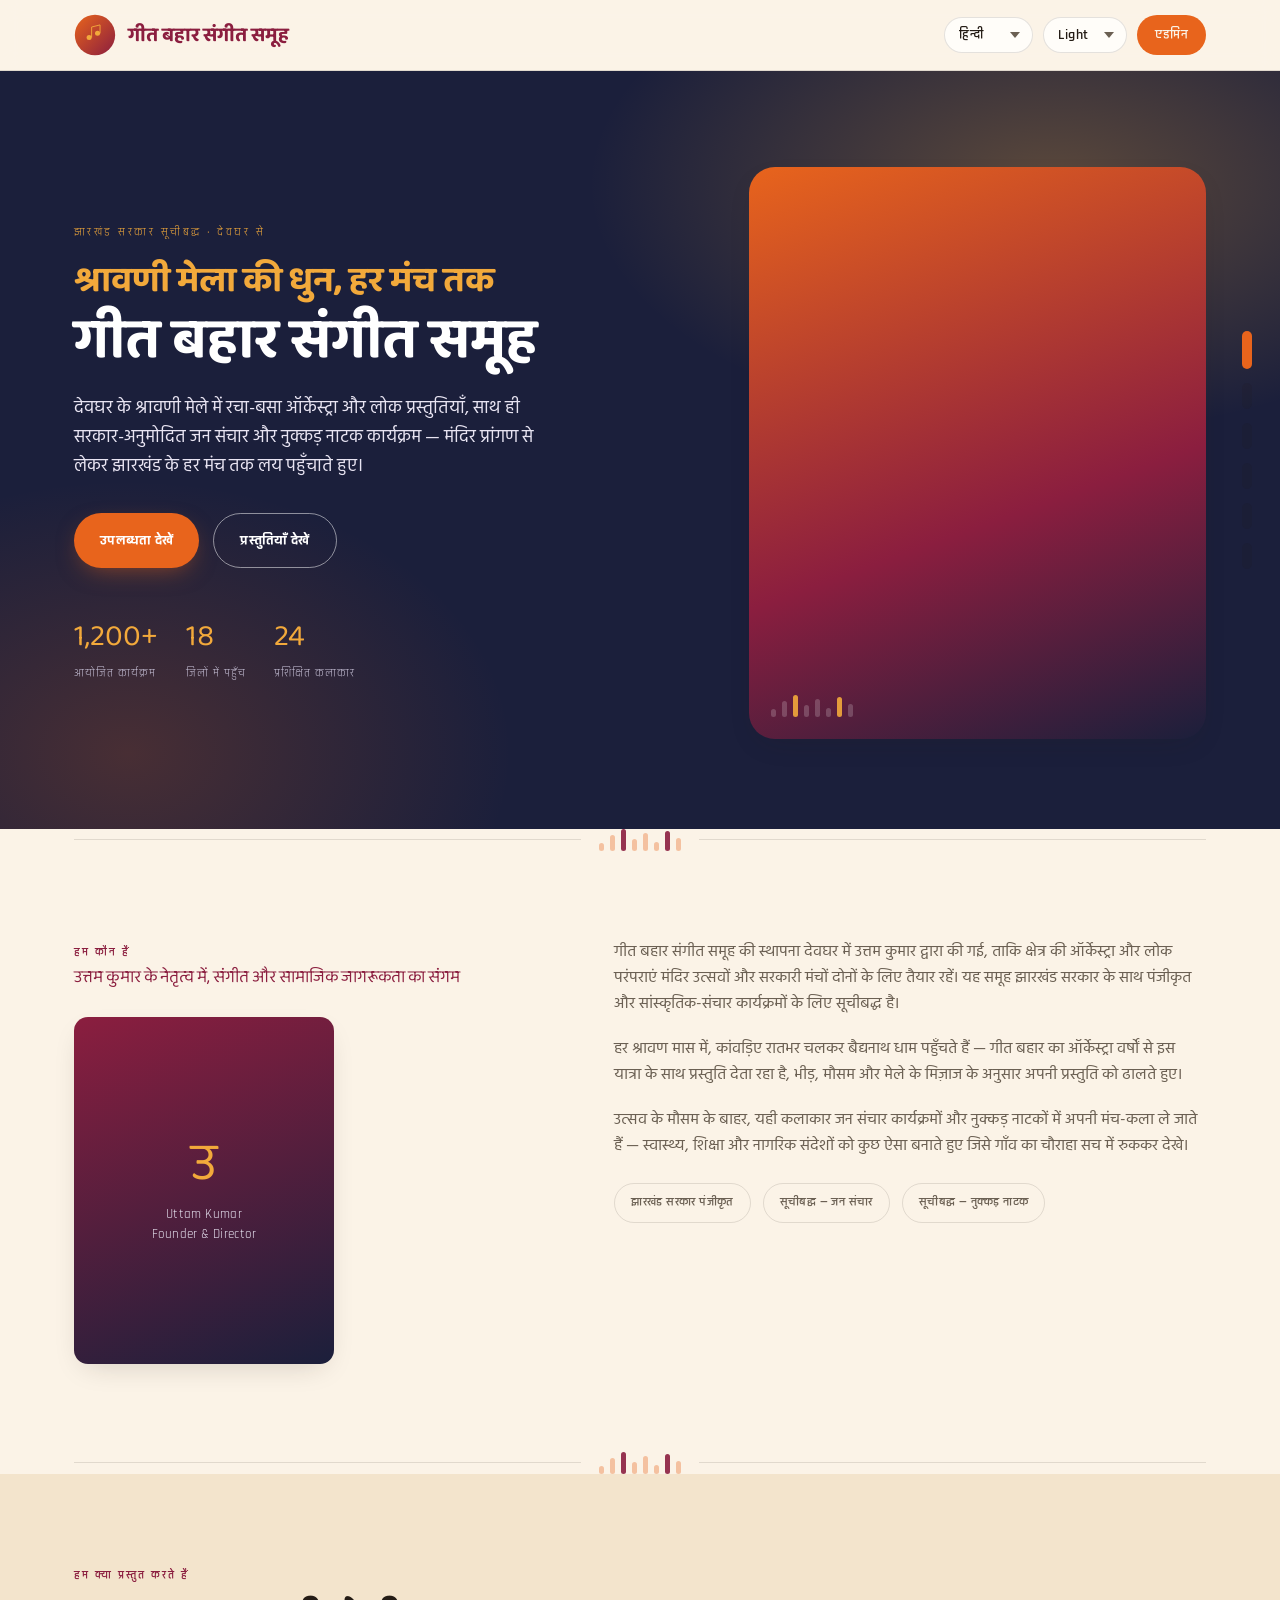
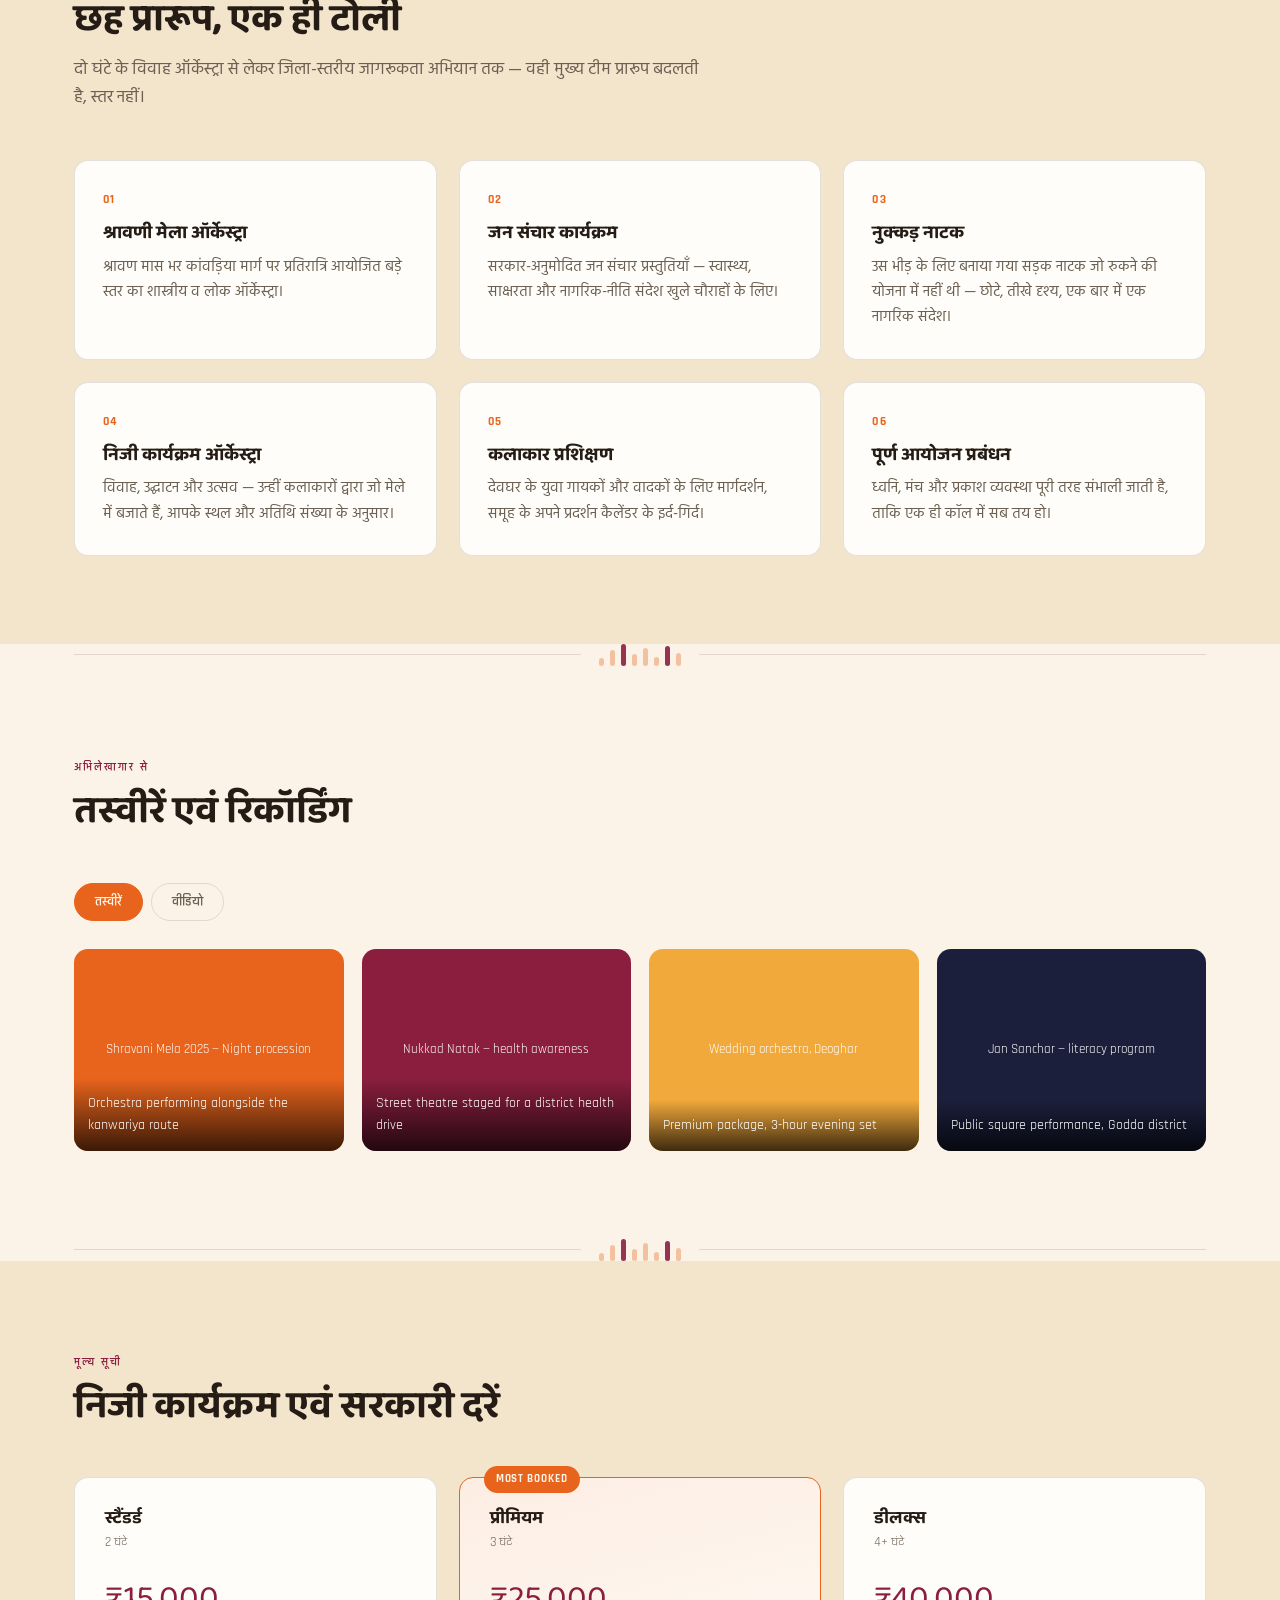
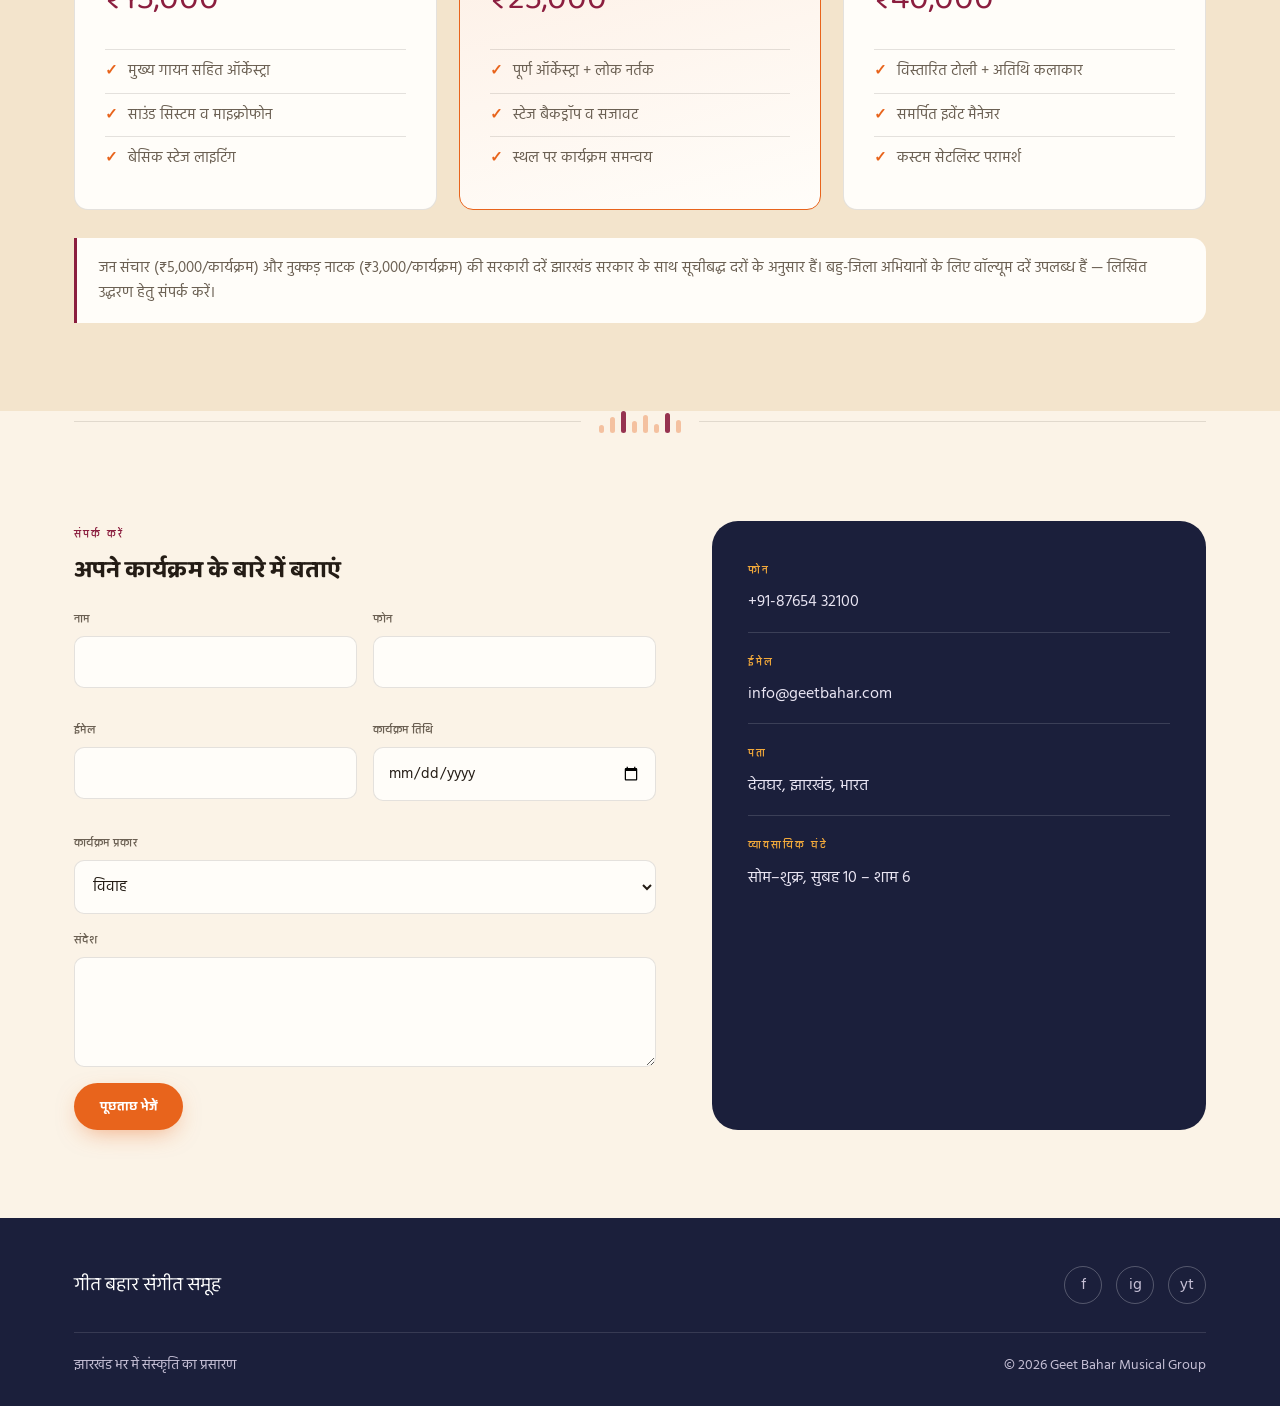
==== index.html @ 7bed1826 "initial Commit" ====
<!DOCTYPE html>
<html lang="hi" data-theme="light">
<head>
<meta charset="UTF-8">
<meta name="viewport" content="width=device-width, initial-scale=1.0">
<title>Geet Bahar Musical Group — Deoghar, Jharkhand</title>
<meta name="description" content="Geet Bahar Musical Group — government-empanelled orchestra and cultural troupe from Deoghar, Jharkhand. Shravani Mela performances, Jan Sanchar and Nukkad Natak programs, private events.">
<link rel="icon" href="assets/logo.svg">
<link rel="stylesheet" href="css/main.css">
</head>
<body>

<!-- ═══════════════ HEADER ═══════════════ -->
<header class="site-header">
  <div class="container">
    <a href="#top" class="brand">
      <img src="assets/logo.svg" alt="">
      <span><span class="hi" data-i18n="org.name">गीत बहार संगीत समूह</span></span>
    </a>
    <div class="header-controls">
      <select id="language-select" class="pill-select" onchange="changeLanguage(this.value)">
        <option value="hi">हिन्दी</option>
        <option value="en">English</option>
      </select>
      <select id="theme-select" class="pill-select" onchange="changeTheme(this.value)">
        <option value="light">Light</option>
        <option value="dark">Dark</option>
        <option value="savan">Savan</option>
      </select>
      <a href="admin.html" class="btn-admin-link" data-i18n="nav.admin">Admin</a>
    </div>
  </div>
</header>

<!-- ═══════════════ HERO ═══════════════ -->
<section class="hero" id="top">
  <div class="container">
    <div>
      <span class="hero-eyebrow" data-i18n="hero.eyebrow">Govt. of Jharkhand Empanelled &middot; Est. Deoghar</span>
      <h1>
        <span class="hi-line" data-i18n="hero.title_hi">श्रावणी मेला की धुन, हर मंच तक</span>
        <span data-i18n="hero.title_en">Geet Bahar Musical Group</span>
      </h1>
      <p class="lede" data-i18n="hero.lede">Orchestral and folk performances rooted in Deoghar's Shravani Mela, plus government-approved Jan Sanchar and Nukkad Natak outreach programs — carrying rhythm from temple courtyards to district stages across Jharkhand.</p>
      <div class="hero-actions">
        <a href="#contact" class="btn btn-primary" data-i18n="hero.cta_primary">Check availability</a>
        <a href="#gallery" class="btn btn-outline" data-i18n="hero.cta_secondary">Watch performances</a>
      </div>
      <div class="hero-substrip">
        <div class="hero-stats">
          <div class="hero-stat"><div class="num">1,200+</div><div class="label" data-i18n="hero.stat1">Programs staged</div></div>
          <div class="hero-stat"><div class="num">18</div><div class="label" data-i18n="hero.stat2">Districts reached</div></div>
          <div class="hero-stat"><div class="num">24</div><div class="label" data-i18n="hero.stat3">Trained performers</div></div>
        </div>
        <!-- Secondary hero photo — uploaded from Admin → Content → Hero images.
             Hidden until an image is set, so the hero never shows a broken box. -->
        <div class="hero-secondary-image empty" id="hero-secondary-image">
          <img id="hero-secondary-img" alt="" style="display:none;">
        </div>
      </div>
    </div>
    <!-- Main hero photo — uploaded from Admin → Content → Hero images.
         Falls back to the gradient + taal-strip design below until set. -->
    <div class="hero-visual" id="hero-visual">
      <img id="hero-main-img" alt="" style="display:none;">
      <div class="taal-strip" aria-hidden="true">
        <span></span><span></span><span></span><span></span><span></span><span></span><span></span><span></span>
      </div>
    </div>
  </div>
</section>

<div class="section-divider"><div class="taal-strip" aria-hidden="true"><span></span><span></span><span></span><span></span><span></span><span></span><span></span><span></span></div></div>

<!-- ═══════════════ ABOUT ═══════════════ -->
<section class="section" id="about">
  <div class="container about-grid">
    <div>
      <span class="eyebrow" data-i18n="about.eyebrow">Who we are</span>
      <p class="about-lead">
        <span class="hi" data-i18n="about.lead_hi">उत्तम कुमार के नेतृत्व में, संगीत और सामाजिक जागरूकता का संगम</span>
      </p>
      <!-- Uttam Kumar's photo — uploaded from Admin → Content → About & Services.
           Shows a monogram placeholder until a real photo is added. -->
      <div class="about-photo" id="about-photo">
        <img id="about-photo-img" alt="Uttam Kumar, founder of Geet Bahar Musical Group" style="display:none;">
        <div class="about-photo-fallback" id="about-photo-fallback">
          <span class="about-photo-mono">उ</span>
          <span class="about-photo-caption">Uttam Kumar<br>Founder &amp; Director</span>
        </div>
      </div>
    </div>
    <div class="about-body">
      <p data-i18n="about.p1"><strong>Geet Bahar Musical Group</strong> was founded in Deoghar by Uttam Kumar to keep the region's orchestral and folk traditions performance-ready for both temple festivals and government platforms. The group is registered with the Government of Jharkhand and empanelled for cultural and communication programs.</p>
      <p data-i18n="about.p2">Every Shravan month, kanwariyas walk through the night toward Baidyanath Dham — Geet Bahar's orchestras have performed alongside that procession for years, timing arrangements to the crowd, the weather, and the mood of a mela that runs on very little sleep and a lot of devotion.</p>
      <p data-i18n="about.p3">Outside the festival season, the same musicians and actors carry that stagecraft into <strong>Jan Sanchar</strong> mass-communication programs and <strong>Nukkad Natak</strong> street theatre — turning health, education, and civic messages into something a village square will actually stop and watch.</p>
      <div class="credential-row">
        <span class="credential-chip" data-i18n="about.chip1">Govt. of Jharkhand Registered</span>
        <span class="credential-chip" data-i18n="about.chip2">Empanelled — Jan Sanchar</span>
        <span class="credential-chip" data-i18n="about.chip3">Empanelled — Nukkad Natak</span>
      </div>
    </div>
  </div>
</section>

<div class="section-divider"><div class="taal-strip" aria-hidden="true"><span></span><span></span><span></span><span></span><span></span><span></span><span></span><span></span></div></div>

<!-- ═══════════════ SERVICES ═══════════════ -->
<section class="section section-alt" id="services">
  <div class="container">
    <div class="section-head">
      <span class="eyebrow" data-i18n="services.eyebrow">What we stage</span>
      <h2 data-i18n="services.title">Six formats, one troupe</h2>
      <p data-i18n="services.intro">From a two-hour wedding orchestra to a district-wide awareness drive — the same core team adapts the format, not the standard.</p>
    </div>
    <div class="services-grid" id="services-grid">
      <div class="service-card">
        <span class="service-mark">01</span>
        <h3 data-i18n="services.s1.name">Shravani Mela Orchestra</h3>
        <p data-i18n="services.s1.desc">Large-format classical and folk orchestra performed nightly through the Shravan month alongside the kanwariya procession route.</p>
      </div>
      <div class="service-card">
        <span class="service-mark">02</span>
        <h3 data-i18n="services.s2.name">Jan Sanchar Programs</h3>
        <p data-i18n="services.s2.desc">Government-approved mass communication performances — health, literacy, and civic-policy messaging staged for open public squares.</p>
      </div>
      <div class="service-card">
        <span class="service-mark">03</span>
        <h3 data-i18n="services.s3.name">Nukkad Natak</h3>
        <p data-i18n="services.s3.desc">Street theatre built for a crowd that wasn't planning to stop walking — short, sharp scenes carrying one civic message at a time.</p>
      </div>
      <div class="service-card">
        <span class="service-mark">04</span>
        <h3 data-i18n="services.s4.name">Private Event Orchestra</h3>
        <p data-i18n="services.s4.desc">Weddings, inaugurations, and celebrations scored with the same musicians who play the Mela — sized to your venue and guest list.</p>
      </div>
      <div class="service-card">
        <span class="service-mark">05</span>
        <h3 data-i18n="services.s5.name">Performer Training</h3>
        <p data-i18n="services.s5.desc">Mentorship for young vocalists and instrumentalists in Deoghar, built around the group's own performance calendar.</p>
      </div>
      <div class="service-card">
        <span class="service-mark">06</span>
        <h3 data-i18n="services.s6.name">Full Event Production</h3>
        <p data-i18n="services.s6.desc">Sound, stage, and lighting handled end-to-end, so a district office or a wedding family only has to make one call.</p>
      </div>
    </div>
  </div>
</section>

<div class="section-divider"><div class="taal-strip" aria-hidden="true"><span></span><span></span><span></span><span></span><span></span><span></span><span></span><span></span></div></div>

<!-- ═══════════════ GALLERY ═══════════════ -->
<section class="section" id="gallery">
  <div class="container">
    <div class="section-head">
      <span class="eyebrow" data-i18n="gallery.eyebrow">From the archive</span>
      <h2 data-i18n="gallery.title">Photos &amp; recordings</h2>
    </div>
    <div class="gallery-tabs">
      <button class="gallery-tab active" data-panel="photos" data-i18n="gallery.tab_photos">Photos</button>
      <button class="gallery-tab" data-panel="videos" data-i18n="gallery.tab_videos">Videos</button>
    </div>
    <div class="gallery-panel active" id="panel-photos"></div>
    <div class="gallery-panel" id="panel-videos"></div>
  </div>
</section>

<div id="lightbox" class="lightbox">
  <button class="lightbox-close" aria-label="Close">&times;</button>
  <img id="lightbox-image" src="" alt="">
</div>

<div class="section-divider"><div class="taal-strip" aria-hidden="true"><span></span><span></span><span></span><span></span><span></span><span></span><span></span><span></span></div></div>

<!-- ═══════════════ RATES ═══════════════ -->
<section class="section section-alt" id="rates">
  <div class="container">
    <div class="section-head">
      <span class="eyebrow" data-i18n="rates.eyebrow">Pricing</span>
      <h2 data-i18n="rates.title">Private events &amp; government rates</h2>
    </div>
    <div class="rates-grid" id="private-rates">
      <div class="rate-card">
        <h4 data-i18n="rates.p1.name">Standard</h4>
        <div class="rate-duration" data-i18n="rates.p1.dur">2 hours</div>
        <div class="price">₹15,000</div>
        <ul>
          <li data-i18n="rates.p1.i1">Orchestra with lead vocals</li>
          <li data-i18n="rates.p1.i2">Sound system &amp; microphones</li>
          <li data-i18n="rates.p1.i3">Basic stage lighting</li>
        </ul>
      </div>
      <div class="rate-card featured">
        <h4 data-i18n="rates.p2.name">Premium</h4>
        <div class="rate-duration" data-i18n="rates.p2.dur">3 hours</div>
        <div class="price">₹25,000</div>
        <ul>
          <li data-i18n="rates.p2.i1">Full orchestra + folk dancers</li>
          <li data-i18n="rates.p2.i2">Stage backdrop &amp; decoration</li>
          <li data-i18n="rates.p2.i3">Event coordination on-site</li>
        </ul>
      </div>
      <div class="rate-card">
        <h4 data-i18n="rates.p3.name">Deluxe</h4>
        <div class="rate-duration" data-i18n="rates.p3.dur">4+ hours</div>
        <div class="price">₹40,000</div>
        <ul>
          <li data-i18n="rates.p3.i1">Extended ensemble + guest artists</li>
          <li data-i18n="rates.p3.i2">Dedicated event manager</li>
          <li data-i18n="rates.p3.i3">Custom setlist consultation</li>
        </ul>
      </div>
    </div>
    <div class="govt-note" data-i18n="rates.govt_note">Government rates for Jan Sanchar (₹5,000/program) and Nukkad Natak (₹3,000/program) follow empanelled rates with the Government of Jharkhand. Volume rates available for multi-district drives — contact us for a written quote.</div>
  </div>
</section>

<div class="section-divider"><div class="taal-strip" aria-hidden="true"><span></span><span></span><span></span><span></span><span></span><span></span><span></span><span></span></div></div>

<!-- ═══════════════ CONTACT ═══════════════ -->
<section class="section" id="contact">
  <div class="container contact-grid">
    <div>
      <span class="eyebrow" data-i18n="contact.eyebrow">Get in touch</span>
      <h2 style="margin:10px 0 24px;" data-i18n="contact.title">Tell us about your event</h2>
      <form id="contact-form">
        <div class="form-row">
          <div class="field">
            <label data-i18n="form.name">Name</label>
            <input type="text" name="name" required>
          </div>
          <div class="field">
            <label data-i18n="form.phone">Phone</label>
            <input type="tel" name="phone" required>
          </div>
        </div>
        <div class="form-row">
          <div class="field">
            <label data-i18n="form.email">Email</label>
            <input type="email" name="email">
          </div>
          <div class="field">
            <label data-i18n="form.eventDate">Event date</label>
            <input type="date" name="eventDate">
          </div>
        </div>
        <div class="field">
          <label data-i18n="form.eventType">Event type</label>
          <select name="eventType">
            <option value="wedding" data-i18n="form.wedding">Wedding</option>
            <option value="govt" data-i18n="form.govt">Government program</option>
            <option value="corporate" data-i18n="form.corporate">Corporate</option>
            <option value="other" data-i18n="form.other">Other</option>
          </select>
        </div>
        <div class="field">
          <label data-i18n="form.message">Message</label>
          <textarea name="message" placeholder=""></textarea>
        </div>
        <button type="submit" class="btn btn-primary" data-i18n="buttons.submit">Send inquiry</button>
        <span id="form-status" class="save-status"></span>
      </form>
    </div>
    <div class="contact-info-card">
      <div class="contact-info-item">
        <span class="eyebrow" data-i18n="contact.phone">Phone</span>
        <p id="contact-phone">+91-87654 32100</p>
      </div>
      <div class="contact-info-item">
        <span class="eyebrow" data-i18n="contact.email">Email</span>
        <p id="contact-email">info@geetbahar.com</p>
      </div>
      <div class="contact-info-item">
        <span class="eyebrow" data-i18n="contact.address">Address</span>
        <p id="contact-address" data-i18n="contact.address_val">Deoghar, Jharkhand, India</p>
      </div>
      <div class="contact-info-item">
        <span class="eyebrow" data-i18n="contact.hours">Business hours</span>
        <p id="contact-hours" data-i18n="contact.hours_val">Mon–Fri, 10 AM – 6 PM</p>
      </div>
    </div>
  </div>
</section>

<!-- ═══════════════ FOOTER ═══════════════ -->
<footer class="site-footer">
  <div class="container">
    <div class="footer-top">
      <span class="footer-brand" data-i18n="org.name">गीत बहार संगीत समूह</span>
      <div class="social-row">
        <a href="#" aria-label="Facebook">f</a>
        <a href="#" aria-label="Instagram">ig</a>
        <a href="#" aria-label="YouTube">yt</a>
      </div>
    </div>
    <div class="footer-bottom">
      <span data-i18n="footer.tagline">Broadcasting culture across Jharkhand</span>
      <span>&copy; 2026 Geet Bahar Musical Group</span>
    </div>
  </div>
</footer>

<nav class="taal-nav" id="taal-nav" aria-label="Section navigation"></nav>

<script src="js/config.js"></script>
<script src="js/i18n-data.js"></script>
<script src="js/app.js"></script>
<script src="js/api.js"></script>
<script src="js/index.js"></script>
</body>
</html>
---- css/main.css ----
/* ═══════════════════════════════════════════════════════════════════════
   GEET BAHAR — Design System
   Grounded in Shravani Mela: monsoon-night processions, kanwariya saffron,
   marigold garlands, taal (rhythm-cycle) structure.
   Single file — light (default), dark, and Savan-festival variants live
   here together so nothing is ever "missing" on deploy.
   ═══════════════════════════════════════════════════════════════════════ */

@import url('https://fonts.googleapis.com/css2?family=Baloo+2:wght@500;600;700;800&family=Hind:wght@400;500;600;700&family=Rajdhani:wght@500;600;700&display=swap');

:root {
  /* — Palette — */
  --indigo-night: #1B1F3B;
  --indigo-night-soft: #2A2F52;
  --parchment: #FBF3E7;
  --parchment-soft: #F3E4CC;
  --parchment-card: #FFFDF9;
  --saffron: #E8641C;
  --saffron-soft: #F4936A;
  --marigold: #F2A93B;
  --vermilion: #8B1E3F;
  --ink: #241C15;
  --ink-soft: #6B6053;
  --line: rgba(36, 28, 21, 0.12);

  /* — Semantic (light/default) — */
  --bg: var(--parchment);
  --bg-alt: var(--parchment-soft);
  --surface: var(--parchment-card);
  --text: var(--ink);
  --text-soft: var(--ink-soft);
  --accent: var(--saffron);
  --accent-2: var(--marigold);
  --accent-3: var(--vermilion);
  --on-accent: var(--parchment);
  --border: var(--line);
  --shadow: 0 10px 30px -12px rgba(36, 28, 21, 0.22);

  /* — Type — */
  --font-display: 'Baloo 2', 'Noto Sans Devanagari', sans-serif;
  --font-body: 'Hind', 'Noto Sans Devanagari', sans-serif;
  --font-label: 'Rajdhani', sans-serif;

  --radius: 14px;
  --radius-lg: 26px;
  --ease: cubic-bezier(0.22, 1, 0.36, 1);
}

html[data-theme="dark"] {
  --bg: var(--indigo-night);
  --bg-alt: var(--indigo-night-soft);
  --surface: #242A4E;
  --text: var(--parchment);
  --text-soft: #C6C0D6;
  --accent: var(--marigold);
  --accent-2: var(--saffron);
  --accent-3: #E0A6BB;
  --on-accent: var(--indigo-night);
  --border: rgba(251, 243, 231, 0.14);
  --shadow: 0 10px 30px -10px rgba(0, 0, 0, 0.55);
}

html[data-theme="savan"] {
  --bg: #0F3B2E;
  --bg-alt: #144A39;
  --surface: #17573F;
  --text: #F4F1DF;
  --text-soft: #C9E4CF;
  --accent: var(--marigold);
  --accent-2: #FFD700;
  --accent-3: var(--saffron);
  --on-accent: #0F3B2E;
  --border: rgba(244, 241, 223, 0.18);
  --shadow: 0 10px 34px -10px rgba(0, 0, 0, 0.5);
}

/* ─────────────────────────────────────────────────────────────────────
   RESET & BASE
   ───────────────────────────────────────────────────────────────────── */

* { margin: 0; padding: 0; box-sizing: border-box; }
html { scroll-behavior: smooth; }

@media (prefers-reduced-motion: reduce) {
  html { scroll-behavior: auto; }
  * { animation-duration: 0.01ms !important; animation-iteration-count: 1 !important; transition-duration: 0.01ms !important; }
}

body {
  font-family: var(--font-body);
  background: var(--bg);
  color: var(--text);
  line-height: 1.65;
  transition: background-color 0.4s var(--ease), color 0.4s var(--ease);
  -webkit-font-smoothing: antialiased;
}

h1, h2, h3, h4 {
  font-family: var(--font-display);
  font-weight: 700;
  line-height: 1.15;
  color: var(--text);
}

a { color: inherit; text-decoration: none; }

img, video { max-width: 100%; display: block; }

button, select, input, textarea { font-family: var(--font-body); }

:focus-visible {
  outline: 3px solid var(--accent);
  outline-offset: 3px;
  border-radius: 4px;
}

.container { max-width: 1180px; margin: 0 auto; padding: 0 24px; }

.eyebrow {
  font-family: var(--font-label);
  font-weight: 600;
  letter-spacing: 0.16em;
  text-transform: uppercase;
  font-size: 0.78rem;
  color: var(--accent-3);
}

html[data-theme="dark"] .eyebrow,
html[data-theme="savan"] .eyebrow { color: var(--accent-2); }

/* ─────────────────────────────────────────────────────────────────────
   SIGNATURE ELEMENT — TAAL BEAT-STRIP
   A row of beat marks echoing rhythm-cycle notation (like teentaal's
   4x4 grouping). Used as section dividers and scroll progress.
   ───────────────────────────────────────────────────────────────────── */

.taal-strip {
  display: flex;
  gap: 6px;
  align-items: flex-end;
  height: 22px;
  margin: 0 auto;
  width: fit-content;
}

.taal-strip span {
  width: 5px;
  border-radius: 3px;
  background: var(--accent);
  opacity: 0.35;
  animation: taal-pulse 2.4s ease-in-out infinite;
}
.taal-strip span:nth-child(1) { height: 8px;  animation-delay: 0s; }
.taal-strip span:nth-child(2) { height: 16px; animation-delay: 0.15s; }
.taal-strip span:nth-child(3) { height: 22px; animation-delay: 0.3s;  opacity: 0.9; background: var(--accent-3); }
.taal-strip span:nth-child(4) { height: 12px; animation-delay: 0.45s; }
.taal-strip span:nth-child(5) { height: 18px; animation-delay: 0.6s; }
.taal-strip span:nth-child(6) { height: 9px;  animation-delay: 0.75s; }
.taal-strip span:nth-child(7) { height: 20px; animation-delay: 0.9s;  opacity: 0.9; background: var(--accent-3); }
.taal-strip span:nth-child(8) { height: 13px; animation-delay: 1.05s; }

@keyframes taal-pulse {
  0%, 100% { transform: scaleY(0.6); opacity: 0.35; }
  50% { transform: scaleY(1); opacity: 0.9; }
}

.section-divider {
  display: flex;
  align-items: center;
  gap: 18px;
  margin: 0 auto;
  max-width: 1180px;
  padding: 0 24px;
}
.section-divider::before,
.section-divider::after {
  content: "";
  flex: 1;
  height: 1px;
  background: var(--border);
}

/* Scroll rhythm indicator (replaces generic dot-nav) */
.taal-nav {
  position: fixed;
  right: 28px;
  top: 50%;
  transform: translateY(-50%);
  display: flex;
  flex-direction: column;
  gap: 14px;
  z-index: 60;
}
.taal-nav button {
  width: 10px;
  height: 26px;
  border-radius: 5px;
  border: none;
  background: var(--border);
  cursor: pointer;
  transition: background 0.3s var(--ease), height 0.3s var(--ease);
  padding: 0;
}
.taal-nav button.active {
  background: var(--accent);
  height: 38px;
}
.taal-nav button:hover { background: var(--accent-2); }

@media (max-width: 900px) {
  .taal-nav { display: none; }
}

/* ─────────────────────────────────────────────────────────────────────
   HEADER
   ───────────────────────────────────────────────────────────────────── */

.site-header {
  position: sticky;
  top: 0;
  z-index: 100;
  background: color-mix(in srgb, var(--bg) 88%, transparent);
  backdrop-filter: blur(10px);
  border-bottom: 1px solid var(--border);
}

.site-header .container {
  display: flex;
  align-items: center;
  justify-content: space-between;
  padding-top: 14px;
  padding-bottom: 14px;
}

.brand {
  display: flex;
  align-items: center;
  gap: 12px;
  font-family: var(--font-display);
  font-weight: 700;
  font-size: 1.25rem;
}
.brand img { width: 42px; height: 42px; }
.brand .hi { color: var(--accent-3); }

.header-controls {
  display: flex;
  align-items: center;
  gap: 10px;
}

.pill-select {
  appearance: none;
  font-family: var(--font-label);
  font-weight: 600;
  font-size: 0.85rem;
  letter-spacing: 0.03em;
  padding: 8px 30px 8px 14px;
  border-radius: 999px;
  border: 1px solid var(--border);
  background: var(--surface) url("data:image/svg+xml,%3Csvg xmlns='http://www.w3.org/2000/svg' width='10' height='6'%3E%3Cpath d='M0 0l5 6 5-6z' fill='%236B6053'/%3E%3C/svg%3E") no-repeat right 12px center;
  color: var(--text);
  cursor: pointer;
}

.btn-admin-link {
  font-family: var(--font-label);
  font-weight: 600;
  letter-spacing: 0.03em;
  font-size: 0.85rem;
  padding: 9px 18px;
  border-radius: 999px;
  background: var(--accent);
  color: var(--on-accent);
}

/* ─────────────────────────────────────────────────────────────────────
   HERO — the thesis: a night procession of light and rhythm
   ───────────────────────────────────────────────────────────────────── */

.hero {
  position: relative;
  overflow: hidden;
  background:
    radial-gradient(60% 55% at 82% 15%, color-mix(in srgb, var(--marigold) 30%, transparent), transparent 60%),
    radial-gradient(50% 60% at 10% 90%, color-mix(in srgb, var(--saffron) 22%, transparent), transparent 60%),
    var(--indigo-night);
  color: var(--parchment);
  padding: 96px 0 90px;
}

html[data-theme="dark"] .hero,
html[data-theme="savan"] .hero { background-color: var(--surface); }

.hero .container {
  display: grid;
  grid-template-columns: 1.15fr 0.85fr;
  gap: 56px;
  align-items: center;
}

.hero-eyebrow {
  font-family: var(--font-label);
  letter-spacing: 0.2em;
  text-transform: uppercase;
  font-size: 0.78rem;
  color: var(--marigold);
  margin-bottom: 18px;
  display: block;
}

.hero h1 {
  font-size: clamp(2.4rem, 4.6vw, 3.6rem);
  color: #fff;
  margin-bottom: 8px;
}
.hero h1 .hi-line {
  display: block;
  color: var(--marigold);
  font-size: 0.62em;
  margin-bottom: 6px;
}

.hero p.lede {
  font-size: 1.1rem;
  color: #E8E4F2;
  max-width: 46ch;
  margin: 20px 0 32px;
}

.hero-actions { display: flex; gap: 14px; flex-wrap: wrap; }

.btn {
  font-family: var(--font-label);
  font-weight: 700;
  letter-spacing: 0.02em;
  font-size: 0.95rem;
  padding: 14px 26px;
  border-radius: 999px;
  border: none;
  cursor: pointer;
  transition: transform 0.25s var(--ease), box-shadow 0.25s var(--ease);
  display: inline-flex;
  align-items: center;
  gap: 8px;
}
.btn:hover { transform: translateY(-2px); }

.btn-primary { background: var(--saffron); color: #fff; box-shadow: 0 8px 24px -8px rgba(232, 100, 28, 0.55); }
.btn-outline { background: transparent; color: #fff; border: 1.5px solid rgba(255,255,255,0.5); }
.btn-outline:hover { border-color: #fff; }

.hero-visual {
  position: relative;
  aspect-ratio: 4/5;
  border-radius: var(--radius-lg);
  overflow: hidden;
  background: linear-gradient(160deg, var(--saffron), var(--vermilion) 60%, var(--indigo-night));
  display: flex;
  align-items: flex-end;
  padding: 22px;
  box-shadow: var(--shadow);
}
.hero-visual img {
  position: absolute;
  inset: 0;
  width: 100%;
  height: 100%;
  object-fit: cover;
  z-index: 0;
}
.hero-visual::after {
  content: "";
  position: absolute;
  inset: auto 0 0 0;
  height: 45%;
  background: linear-gradient(to top, rgba(15, 12, 10, 0.6), transparent);
  opacity: 0;
  transition: opacity 0.3s var(--ease);
  pointer-events: none;
  z-index: 1;
}
.hero-visual:has(img[style*="block"])::after,
.hero-visual.has-image::after { opacity: 1; }
.hero-visual .taal-strip { margin: 0; position: relative; z-index: 2; }
.hero-visual .taal-strip span { background: rgba(255,255,255,0.55); }
.hero-visual .taal-strip span:nth-child(3),
.hero-visual .taal-strip span:nth-child(7) { background: var(--marigold); }

.hero-substrip {
  display: flex;
  align-items: flex-end;
  gap: 24px;
  margin-top: 44px;
  flex-wrap: wrap;
}

.hero-secondary-image {
  width: 148px;
  aspect-ratio: 4/5;
  border-radius: var(--radius);
  overflow: hidden;
  box-shadow: var(--shadow);
  flex-shrink: 0;
}
.hero-secondary-image.empty { display: none; }
.hero-secondary-image img { width: 100%; height: 100%; object-fit: cover; }

.hero-stats {
  display: flex;
  gap: 28px;
  flex-wrap: wrap;
}
.hero-stat .num {
  font-family: var(--font-display);
  font-size: 1.9rem;
  color: var(--marigold);
}
.hero-stat .label {
  font-family: var(--font-label);
  font-size: 0.78rem;
  letter-spacing: 0.08em;
  text-transform: uppercase;
  color: #C6C0D6;
}

@media (max-width: 900px) {
  .hero .container { grid-template-columns: 1fr; }
  .hero-visual { aspect-ratio: 16/9; }
}

/* ─────────────────────────────────────────────────────────────────────
   SECTIONS — shared rhythm
   ───────────────────────────────────────────────────────────────────── */

.section { padding: 88px 0; scroll-margin-top: 90px; }
.section-alt { background: var(--bg-alt); }

.section-head { max-width: 640px; margin-bottom: 48px; }
.section-head h2 { font-size: clamp(1.8rem, 3vw, 2.4rem); margin-top: 10px; }
.section-head p { color: var(--text-soft); margin-top: 14px; font-size: 1.05rem; }

/* ─────────────────────────────────────────────────────────────────────
   ABOUT
   ───────────────────────────────────────────────────────────────────── */

.about-grid {
  display: grid;
  grid-template-columns: 0.9fr 1.1fr;
  gap: 56px;
  align-items: start;
}

.about-lead {
  font-family: var(--font-display);
  font-size: 1.5rem;
  line-height: 1.4;
  color: var(--text);
}
.about-lead .hi { display: block; color: var(--accent-3); font-size: 0.72em; margin-bottom: 10px; }

.about-body p { margin-bottom: 18px; color: var(--text-soft); }
.about-body strong { color: var(--text); }

.credential-row {
  display: flex;
  gap: 12px;
  flex-wrap: wrap;
  margin-top: 24px;
}
.credential-chip {
  font-family: var(--font-label);
  font-size: 0.82rem;
  font-weight: 600;
  letter-spacing: 0.03em;
  padding: 8px 16px;
  border-radius: 999px;
  border: 1px solid var(--border);
  color: var(--text-soft);
}

@media (max-width: 900px) {
  .about-grid { grid-template-columns: 1fr; }
}

.about-photo {
  margin-top: 28px;
  width: 100%;
  max-width: 260px;
  aspect-ratio: 3/4;
  border-radius: var(--radius);
  overflow: hidden;
  position: relative;
  box-shadow: var(--shadow);
}
.about-photo img { width: 100%; height: 100%; object-fit: cover; }
.about-photo-fallback {
  position: absolute;
  inset: 0;
  display: flex;
  flex-direction: column;
  align-items: center;
  justify-content: center;
  gap: 14px;
  background: linear-gradient(160deg, var(--vermilion), var(--indigo-night));
  color: var(--parchment);
  text-align: center;
  padding: 20px;
}
.about-photo-mono {
  font-family: var(--font-display);
  font-size: 3.4rem;
  color: var(--marigold);
  line-height: 1;
}
.about-photo-caption {
  font-family: var(--font-label);
  font-size: 0.82rem;
  letter-spacing: 0.03em;
  color: #E8E4F2;
  line-height: 1.5;
}

/* ─────────────────────────────────────────────────────────────────────
   SERVICES
   ───────────────────────────────────────────────────────────────────── */

.services-grid {
  display: grid;
  grid-template-columns: repeat(3, 1fr);
  gap: 22px;
}

.service-card {
  background: var(--surface);
  border: 1px solid var(--border);
  border-radius: var(--radius);
  padding: 28px;
  transition: transform 0.3s var(--ease), box-shadow 0.3s var(--ease), border-color 0.3s var(--ease);
}
.service-card:hover {
  transform: translateY(-4px);
  box-shadow: var(--shadow);
  border-color: color-mix(in srgb, var(--accent) 40%, var(--border));
}

.service-mark {
  font-family: var(--font-label);
  font-weight: 700;
  font-size: 0.78rem;
  letter-spacing: 0.1em;
  color: var(--accent);
  margin-bottom: 14px;
  display: block;
}

.service-card h3 { font-size: 1.15rem; margin-bottom: 10px; }
.service-card p { color: var(--text-soft); font-size: 0.96rem; }

@media (max-width: 900px) {
  .services-grid { grid-template-columns: 1fr 1fr; }
}
@media (max-width: 600px) {
  .services-grid { grid-template-columns: 1fr; }
}

/* ─────────────────────────────────────────────────────────────────────
   GALLERY
   ───────────────────────────────────────────────────────────────────── */

.gallery-tabs {
  display: flex;
  gap: 8px;
  margin-bottom: 28px;
}
.gallery-tab {
  font-family: var(--font-label);
  font-weight: 600;
  font-size: 0.88rem;
  padding: 9px 20px;
  border-radius: 999px;
  border: 1px solid var(--border);
  background: transparent;
  color: var(--text-soft);
  cursor: pointer;
  transition: all 0.25s var(--ease);
}
.gallery-tab.active { background: var(--accent); color: var(--on-accent); border-color: var(--accent); }

.gallery-grid {
  display: grid;
  grid-template-columns: repeat(auto-fill, minmax(240px, 1fr));
  gap: 18px;
}
.gallery-panel { display: none; }
.gallery-panel.active { display: grid; grid-template-columns: repeat(auto-fill, minmax(240px, 1fr)); gap: 18px; }

.gallery-item {
  position: relative;
  border-radius: var(--radius);
  overflow: hidden;
  aspect-ratio: 4/3;
  cursor: pointer;
  background: var(--surface);
}
.gallery-item img, .gallery-item video { width: 100%; height: 100%; object-fit: cover; transition: transform 0.5s var(--ease); }
.gallery-item:hover img { transform: scale(1.06); }

.gallery-caption {
  position: absolute;
  inset: auto 0 0 0;
  padding: 14px;
  background: linear-gradient(to top, rgba(0,0,0,0.75), transparent);
  color: #fff;
  font-family: var(--font-label);
  font-size: 0.85rem;
}

.gallery-empty {
  grid-column: 1/-1;
  border: 1.5px dashed var(--border);
  border-radius: var(--radius);
  padding: 40px;
  text-align: center;
  color: var(--text-soft);
  font-size: 0.95rem;
}

.lightbox {
  display: none;
  position: fixed;
  inset: 0;
  background: rgba(15, 12, 10, 0.92);
  z-index: 1000;
  align-items: center;
  justify-content: center;
  padding: 32px;
}
.lightbox.active { display: flex; }
.lightbox img { max-height: 88vh; border-radius: 8px; }
.lightbox-close {
  position: absolute;
  top: 24px; right: 28px;
  font-size: 1.8rem;
  color: #fff;
  cursor: pointer;
  background: none; border: none;
}

/* ─────────────────────────────────────────────────────────────────────
   RATES
   ───────────────────────────────────────────────────────────────────── */

.rates-grid {
  display: grid;
  grid-template-columns: repeat(3, 1fr);
  gap: 22px;
}

.rate-card {
  border: 1px solid var(--border);
  border-radius: var(--radius);
  padding: 30px;
  background: var(--surface);
  display: flex;
  flex-direction: column;
}
.rate-card.featured {
  border-color: var(--accent);
  background: linear-gradient(165deg, color-mix(in srgb, var(--accent) 10%, var(--surface)), var(--surface));
  position: relative;
}
.rate-card.featured::before {
  content: "Most booked";
  position: absolute;
  top: -12px; left: 24px;
  font-family: var(--font-label);
  font-size: 0.7rem;
  font-weight: 700;
  letter-spacing: 0.08em;
  text-transform: uppercase;
  background: var(--accent);
  color: var(--on-accent);
  padding: 4px 12px;
  border-radius: 999px;
}

.rate-card h4 { font-size: 1.1rem; margin-bottom: 4px; }
.rate-card .rate-duration { font-family: var(--font-label); font-size: 0.82rem; color: var(--text-soft); margin-bottom: 18px; }
.rate-card .price { font-family: var(--font-display); font-size: 2.1rem; color: var(--accent-3); margin-bottom: 4px; }
.rate-card .price small { font-family: var(--font-label); font-size: 0.7rem; color: var(--text-soft); }

.rate-card ul { list-style: none; margin: 18px 0 0; flex: 1; }
.rate-card li {
  padding: 9px 0;
  border-top: 1px solid var(--border);
  font-size: 0.92rem;
  color: var(--text-soft);
  display: flex;
  gap: 10px;
}
.rate-card li::before { content: "✓"; color: var(--accent); font-weight: 700; }

.govt-note {
  margin-top: 28px;
  padding: 18px 22px;
  border-left: 3px solid var(--accent-3);
  background: var(--surface);
  border-radius: 0 var(--radius) var(--radius) 0;
  font-size: 0.92rem;
  color: var(--text-soft);
}

@media (max-width: 900px) { .rates-grid { grid-template-columns: 1fr; } }

/* ─────────────────────────────────────────────────────────────────────
   CONTACT
   ───────────────────────────────────────────────────────────────────── */

.contact-grid {
  display: grid;
  grid-template-columns: 1fr 0.85fr;
  gap: 56px;
}

.form-row { display: grid; grid-template-columns: 1fr 1fr; gap: 16px; margin-bottom: 16px; }
.field { display: flex; flex-direction: column; gap: 6px; margin-bottom: 16px; }
.field label { font-family: var(--font-label); font-size: 0.8rem; font-weight: 600; letter-spacing: 0.03em; color: var(--text-soft); }
.field input, .field select, .field textarea {
  padding: 13px 14px;
  border-radius: 10px;
  border: 1px solid var(--border);
  background: var(--surface);
  color: var(--text);
  font-size: 0.96rem;
}
.field textarea { resize: vertical; min-height: 110px; }
.field input:focus, .field select:focus, .field textarea:focus { outline: none; border-color: var(--accent); }

.contact-info-card {
  background: var(--indigo-night);
  color: var(--parchment);
  border-radius: var(--radius-lg);
  padding: 36px;
}
html[data-theme="dark"] .contact-info-card,
html[data-theme="savan"] .contact-info-card { background: var(--surface); }

.contact-info-item { padding: 16px 0; border-top: 1px solid rgba(255,255,255,0.14); }
.contact-info-item:first-child { border-top: none; padding-top: 0; }
.contact-info-item .eyebrow { color: var(--marigold); }
.contact-info-item p { margin-top: 6px; color: #E8E4F2; }

@media (max-width: 900px) {
  .contact-grid { grid-template-columns: 1fr; }
  .form-row { grid-template-columns: 1fr; }
}

/* ─────────────────────────────────────────────────────────────────────
   FOOTER
   ───────────────────────────────────────────────────────────────────── */

.site-footer {
  background: var(--indigo-night);
  color: #C6C0D6;
  padding: 48px 0 28px;
}
html[data-theme="dark"] .site-footer,
html[data-theme="savan"] .site-footer { background: var(--surface); }

.footer-top {
  display: flex;
  justify-content: space-between;
  align-items: center;
  padding-bottom: 28px;
  border-bottom: 1px solid rgba(255,255,255,0.12);
  flex-wrap: wrap;
  gap: 20px;
}
.footer-brand { font-family: var(--font-display); font-size: 1.2rem; color: #fff; }
.social-row { display: flex; gap: 14px; }
.social-row a {
  width: 38px; height: 38px;
  border-radius: 50%;
  border: 1px solid rgba(255,255,255,0.25);
  display: flex; align-items: center; justify-content: center;
  transition: background 0.25s var(--ease), border-color 0.25s var(--ease);
}
.social-row a:hover { background: var(--saffron); border-color: var(--saffron); }
.footer-bottom { padding-top: 22px; font-size: 0.85rem; display: flex; justify-content: space-between; flex-wrap: wrap; gap: 10px; }

/* ─────────────────────────────────────────────────────────────────────
   ADMIN — Sign-in
   ───────────────────────────────────────────────────────────────────── */

.demo-banner {
  background: var(--marigold);
  color: var(--ink);
  font-family: var(--font-label);
  font-weight: 700;
  font-size: 0.85rem;
  letter-spacing: 0.02em;
  text-align: center;
  padding: 10px 16px;
}
.demo-banner button {
  margin-left: 12px;
  font-family: var(--font-label);
  font-weight: 700;
  background: var(--ink);
  color: var(--marigold);
  border: none;
  padding: 5px 14px;
  border-radius: 999px;
  cursor: pointer;
}

.signin-screen {
  min-height: 100vh;
  display: flex;
  align-items: center;
  justify-content: center;
  background:
    radial-gradient(60% 55% at 82% 15%, color-mix(in srgb, var(--marigold) 25%, transparent), transparent 60%),
    var(--indigo-night);
  padding: 24px;
}
.signin-card {
  background: var(--parchment-card);
  border-radius: var(--radius-lg);
  padding: 48px 40px;
  max-width: 420px;
  width: 100%;
  text-align: center;
  box-shadow: 0 30px 60px -20px rgba(0,0,0,0.5);
}
.signin-card img { width: 64px; margin: 0 auto 18px; }
.signin-card h1 { font-size: 1.5rem; color: var(--ink); margin-bottom: 8px; }
.signin-card p { color: var(--ink-soft); margin-bottom: 28px; font-size: 0.95rem; }
#google-signin-btn { display: flex; justify-content: center; margin-bottom: 14px; }

.demo-login-btn {
  width: 100%;
  padding: 13px;
  border-radius: 10px;
  border: 1.5px dashed var(--border);
  background: transparent;
  color: var(--ink-soft);
  font-family: var(--font-label);
  font-weight: 600;
  cursor: pointer;
  margin-top: 8px;
}
.demo-login-btn:hover { border-color: var(--accent); color: var(--accent); }

/* ─────────────────────────────────────────────────────────────────────
   ADMIN — Panel
   ───────────────────────────────────────────────────────────────────── */

.admin-shell { min-height: 100vh; background: var(--bg); }

.admin-topbar {
  background: var(--indigo-night);
  color: var(--parchment);
  padding: 18px 0;
}
.admin-topbar .container { display: flex; justify-content: space-between; align-items: center; flex-wrap: wrap; gap: 12px; }
.admin-topbar .brand { color: #fff; }
.admin-user { display: flex; align-items: center; gap: 14px; font-size: 0.9rem; }
.admin-user .email { color: #C6C0D6; }
.btn-signout {
  font-family: var(--font-label);
  font-weight: 600;
  font-size: 0.85rem;
  background: rgba(255,255,255,0.12);
  color: #fff;
  border: none;
  padding: 8px 16px;
  border-radius: 999px;
  cursor: pointer;
}

.admin-tabs {
  display: flex;
  gap: 4px;
  border-bottom: 1px solid var(--border);
  overflow-x: auto;
}
.admin-tabs .container { display: flex; gap: 4px; }
.tab-btn {
  font-family: var(--font-label);
  font-weight: 600;
  font-size: 0.92rem;
  padding: 16px 20px;
  background: none;
  border: none;
  border-bottom: 2.5px solid transparent;
  color: var(--text-soft);
  cursor: pointer;
  white-space: nowrap;
}
.tab-btn.active { color: var(--accent); border-bottom-color: var(--accent); }

.admin-body { padding: 40px 0 80px; }
.tab-panel { display: none; }
.tab-panel.active { display: block; }

.panel-head { display: flex; justify-content: space-between; align-items: flex-end; margin-bottom: 26px; flex-wrap: wrap; gap: 12px; }
.panel-head h2 { font-size: 1.5rem; }
.panel-head p { color: var(--text-soft); margin-top: 4px; font-size: 0.92rem; }

.editor-card {
  background: var(--surface);
  border: 1px solid var(--border);
  border-radius: var(--radius);
  padding: 24px;
}
.editor-card textarea {
  width: 100%;
  min-height: 340px;
  font-family: 'SF Mono', Consolas, monospace;
  font-size: 0.85rem;
  padding: 16px;
  border-radius: 10px;
  border: 1px solid var(--border);
  background: var(--bg);
  color: var(--text);
  line-height: 1.6;
}

.form-section-title {
  font-family: var(--font-label);
  font-size: 0.95rem;
  font-weight: 700;
  letter-spacing: 0.02em;
  color: var(--text);
  margin-bottom: 18px;
  padding-bottom: 10px;
  border-bottom: 1px solid var(--border);
}

.form-top-actions {
  display: flex;
  justify-content: space-between;
  align-items: center;
  gap: 16px;
  margin-bottom: 18px;
  padding-bottom: 14px;
  border-bottom: 1px solid var(--border);
  flex-wrap: wrap;
}
.form-top-actions .btn-save { margin-top: 0; }

.form-grid-2 { display: grid; grid-template-columns: 1fr 1fr; gap: 16px; }
.form-grid-3 { display: grid; grid-template-columns: 1fr 1fr 1fr; gap: 16px; }
@media (max-width: 700px) {
  .form-grid-2, .form-grid-3 { grid-template-columns: 1fr; }
}

.editor-card .field textarea {
  min-height: 90px;
  font-family: var(--font-body);
  font-size: 0.95rem;
  padding: 13px 14px;
}

.repeatable-head {
  display: flex;
  justify-content: space-between;
  align-items: center;
  margin-bottom: 14px;
  font-size: 0.88rem;
  color: var(--text-soft);
}

.btn-add-row {
  font-family: var(--font-label);
  font-weight: 600;
  font-size: 0.82rem;
  background: transparent;
  border: 1.5px dashed var(--accent);
  color: var(--accent-3);
  padding: 7px 14px;
  border-radius: 999px;
  cursor: pointer;
}
.btn-add-row:hover { background: color-mix(in srgb, var(--accent) 8%, transparent); }

.repeatable-item {
  background: var(--bg);
  border: 1px solid var(--border);
  border-radius: 10px;
  padding: 16px;
  margin-bottom: 12px;
  position: relative;
}
.repeatable-item .row-fields { display: grid; gap: 12px; }
.repeatable-item .row-fields.cols-2 { grid-template-columns: 1fr 1fr; }
.repeatable-item .row-fields.cols-3 { grid-template-columns: 1fr 1fr 1fr; }
@media (max-width: 700px) {
  .repeatable-item .row-fields.cols-2,
  .repeatable-item .row-fields.cols-3 { grid-template-columns: 1fr; }
}

.btn-remove-row {
  position: absolute;
  top: 10px;
  right: 10px;
  width: 26px;
  height: 26px;
  border-radius: 50%;
  border: none;
  background: var(--vermilion);
  color: #fff;
  font-size: 0.9rem;
  line-height: 1;
  cursor: pointer;
}
.btn-remove-row:hover { opacity: 0.85; }

.field-mini-label {
  font-family: var(--font-label);
  font-size: 0.72rem;
  font-weight: 600;
  letter-spacing: 0.04em;
  text-transform: uppercase;
  color: var(--text-soft);
  margin-bottom: 4px;
  display: block;
}

.btn-save {
  font-family: var(--font-label);
  font-weight: 700;
  background: var(--accent);
  color: var(--on-accent);
  border: none;
  padding: 11px 22px;
  border-radius: 999px;
  cursor: pointer;
  margin-top: 16px;
}
.save-status { font-family: var(--font-label); font-size: 0.85rem; margin-left: 12px; color: var(--text-soft); }

.upload-zone {
  border: 2px dashed var(--border);
  border-radius: var(--radius);
  padding: 36px;
  text-align: center;
  color: var(--text-soft);
  cursor: pointer;
  transition: border-color 0.25s var(--ease), background 0.25s var(--ease);
  margin-bottom: 28px;
}
.upload-zone:hover, .upload-zone.dragover { border-color: var(--accent); background: color-mix(in srgb, var(--accent) 6%, var(--surface)); }

.image-upload-field { margin-bottom: 20px; }
.image-upload-zone {
  width: 100%;
  max-width: 220px;
  aspect-ratio: 4/3;
  border: 2px dashed var(--border);
  border-radius: 10px;
  overflow: hidden;
  cursor: pointer;
  position: relative;
  background: var(--bg);
  transition: border-color 0.25s var(--ease);
}
.image-upload-zone:hover { border-color: var(--accent); }
.image-upload-zone img { width: 100%; height: 100%; object-fit: cover; }
.image-upload-empty {
  position: absolute;
  inset: 0;
  display: flex;
  align-items: center;
  justify-content: center;
  font-family: var(--font-label);
  font-size: 0.82rem;
  font-weight: 600;
  color: var(--text-soft);
  text-align: center;
  padding: 10px;
}
.btn-remove-image {
  display: block;
  margin-top: 8px;
  font-family: var(--font-label);
  font-size: 0.78rem;
  font-weight: 600;
  background: none;
  border: none;
  color: var(--vermilion);
  cursor: pointer;
  padding: 0;
}

.admin-gallery-grid { display: grid; grid-template-columns: repeat(auto-fill, minmax(200px, 1fr)); gap: 16px; }
.admin-gallery-card { background: var(--surface); border: 1px solid var(--border); border-radius: var(--radius); overflow: hidden; }
.admin-gallery-card img { width: 100%; aspect-ratio: 4/3; object-fit: cover; }
.admin-gallery-card .meta { padding: 12px; }
.admin-gallery-card h4 { font-size: 0.92rem; margin-bottom: 4px; }
.admin-gallery-card small { color: var(--text-soft); }
.admin-gallery-card .btn-delete {
  margin-top: 8px;
  width: 100%;
  background: var(--vermilion);
  color: #fff;
  border: none;
  padding: 7px;
  border-radius: 8px;
  font-family: var(--font-label);
  font-size: 0.8rem;
  cursor: pointer;
}

.filter-row { display: flex; gap: 10px; margin-bottom: 20px; }

.submissions-grid { display: grid; gap: 14px; }
.submission-card {
  background: var(--surface);
  border: 1px solid var(--border);
  border-left: 3px solid var(--accent);
  border-radius: var(--radius);
  padding: 20px;
  display: grid;
  grid-template-columns: 1fr auto;
  gap: 16px;
  align-items: start;
}
.submission-card h4 { font-size: 1rem; margin-bottom: 6px; }
.submission-card p { font-size: 0.88rem; color: var(--text-soft); margin-bottom: 3px; }
.status-select {
  padding: 8px 12px;
  border-radius: 8px;
  border: 1px solid var(--border);
  background: var(--bg);
  color: var(--text);
  font-family: var(--font-label);
  font-size: 0.82rem;
  height: fit-content;
}

.stat-row { display: grid; grid-template-columns: repeat(4, 1fr); gap: 16px; margin-bottom: 32px; }
.stat-card {
  background: var(--indigo-night);
  color: var(--parchment);
  border-radius: var(--radius);
  padding: 22px;
}
html[data-theme="dark"] .stat-card,
html[data-theme="savan"] .stat-card { background: var(--surface); }
.stat-card .eyebrow { color: var(--marigold); }
.stat-card .value { font-family: var(--font-display); font-size: 2rem; margin-top: 6px; }

.chart-row { display: grid; grid-template-columns: 1.4fr 1fr; gap: 20px; margin-bottom: 24px; }
.chart-card { background: var(--surface); border: 1px solid var(--border); border-radius: var(--radius); padding: 22px; }
.chart-card h3 { font-size: 1rem; margin-bottom: 16px; }

.data-table { width: 100%; border-collapse: collapse; font-size: 0.88rem; }
.data-table th { text-align: left; font-family: var(--font-label); font-size: 0.78rem; letter-spacing: 0.05em; text-transform: uppercase; color: var(--text-soft); padding: 10px 12px; border-bottom: 1px solid var(--border); }
.data-table td { padding: 10px 12px; border-bottom: 1px solid var(--border); color: var(--text); }

@media (max-width: 900px) {
  .stat-row { grid-template-columns: 1fr 1fr; }
  .chart-row { grid-template-columns: 1fr; }
  .submission-card { grid-template-columns: 1fr; }
}
@media (max-width: 600px) {
  .stat-row { grid-template-columns: 1fr; }
}

/* ─────────────────────────────────────────────────────────────────────
   RESPONSIVE — global
   ───────────────────────────────────────────────────────────────────── */

@media (max-width: 900px) {
  .services-grid, .about-grid { gap: 32px; }
  .section { padding: 64px 0; }
}
@media (max-width: 640px) {
  .header-controls .btn-admin-link { display: none; }
  .hero { padding: 64px 0; }
  .hero-stats { gap: 20px; }
}
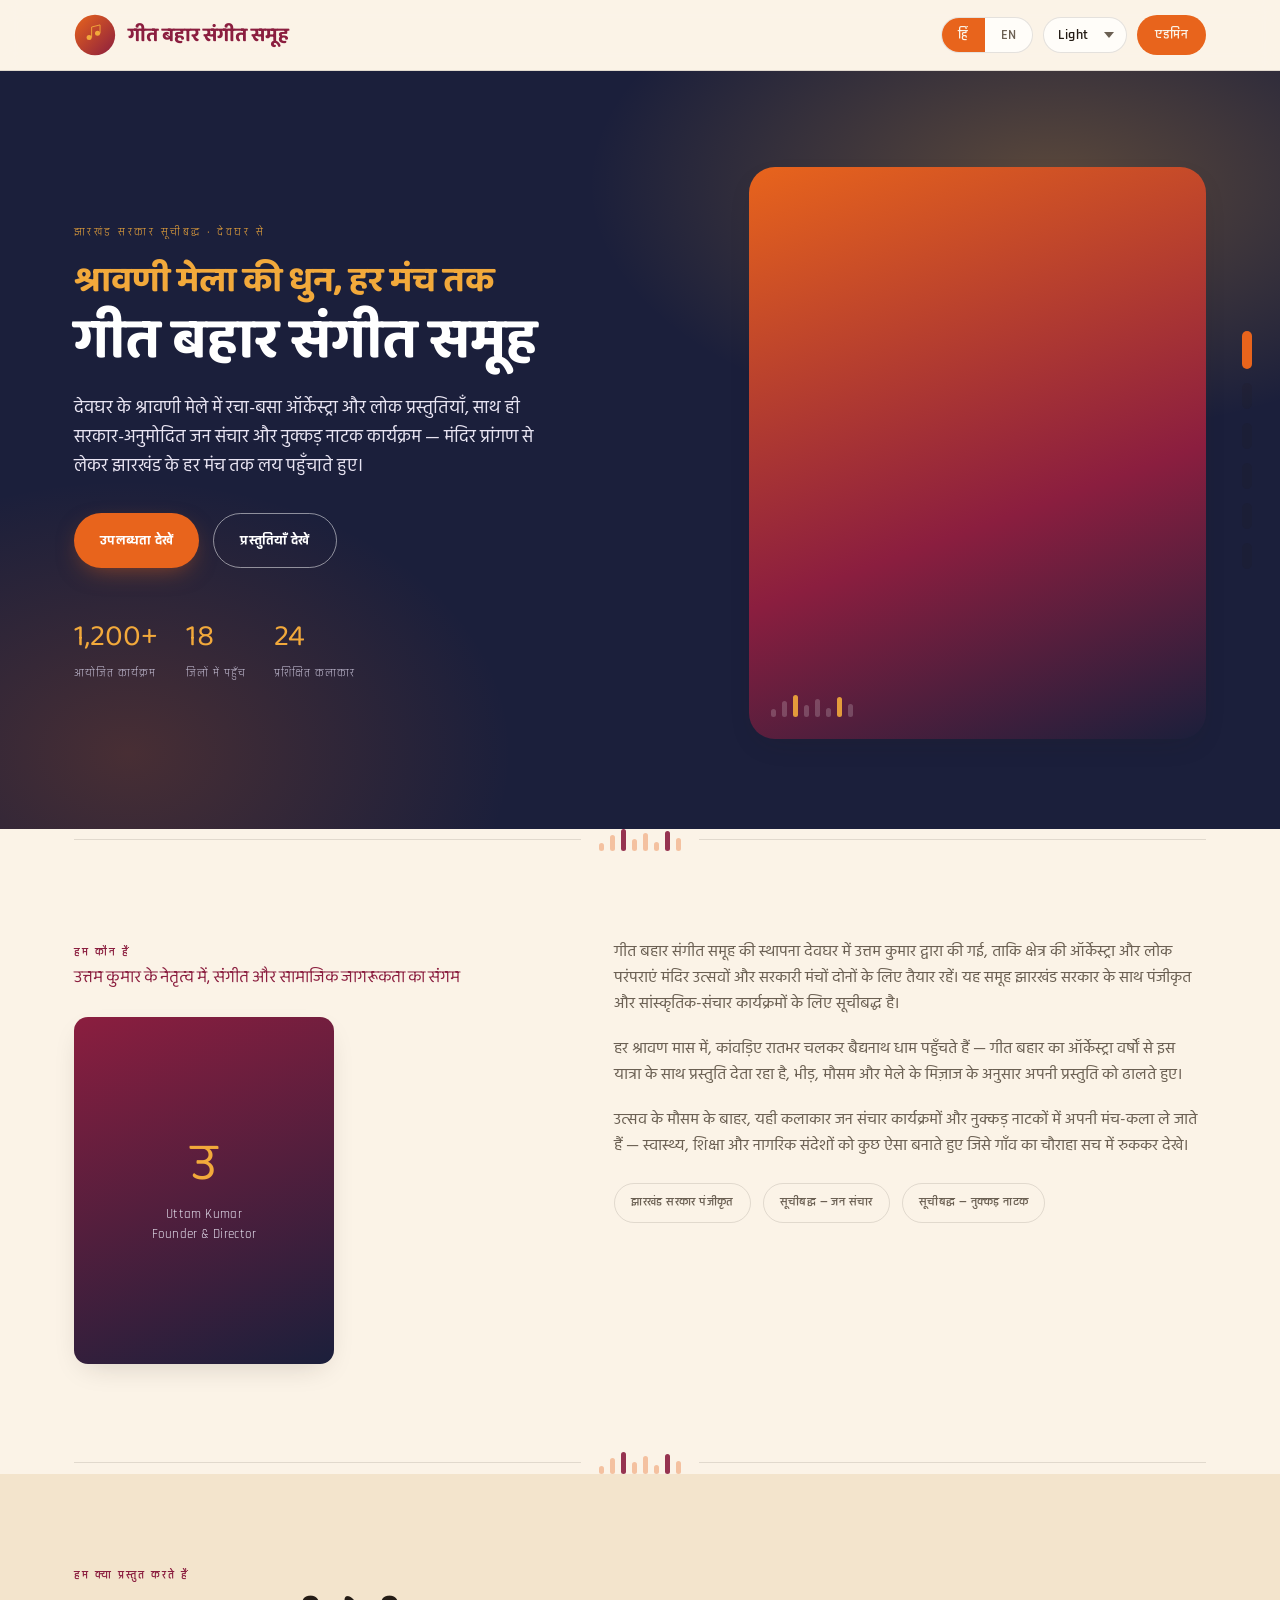
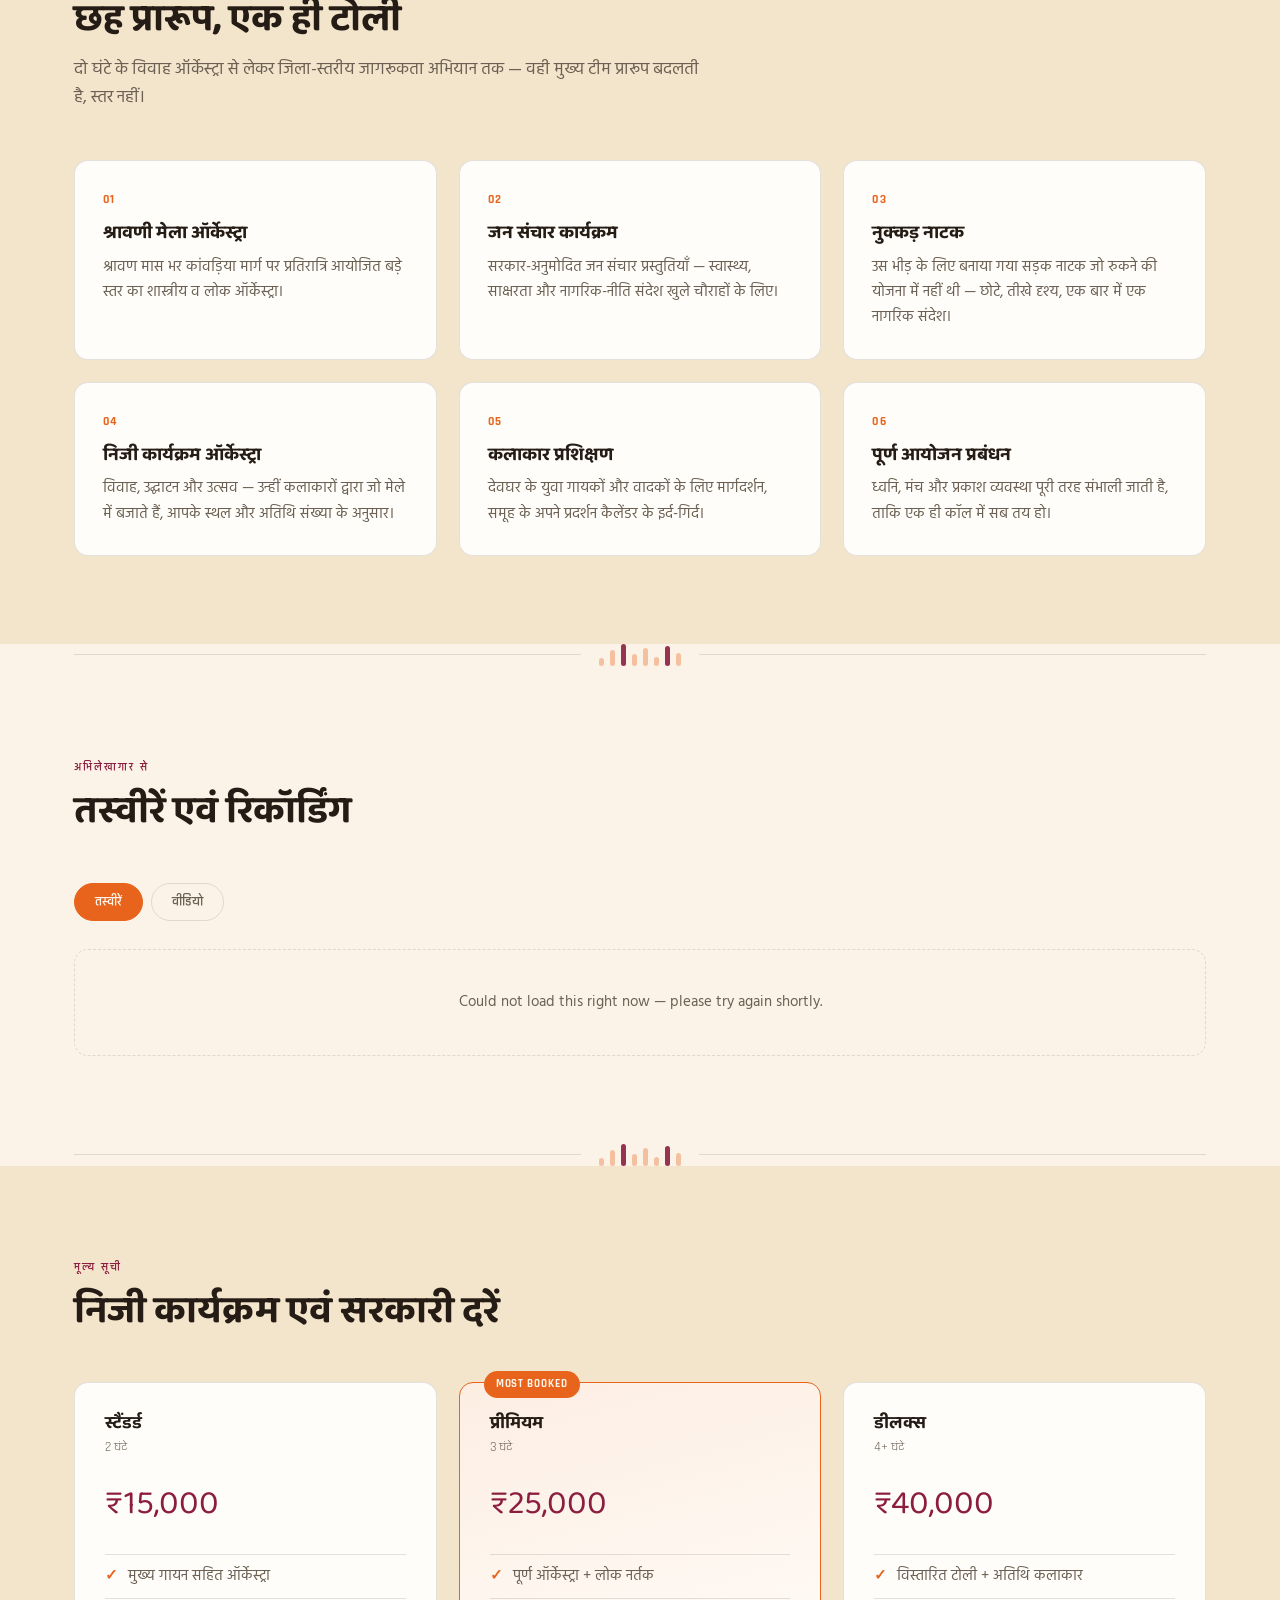
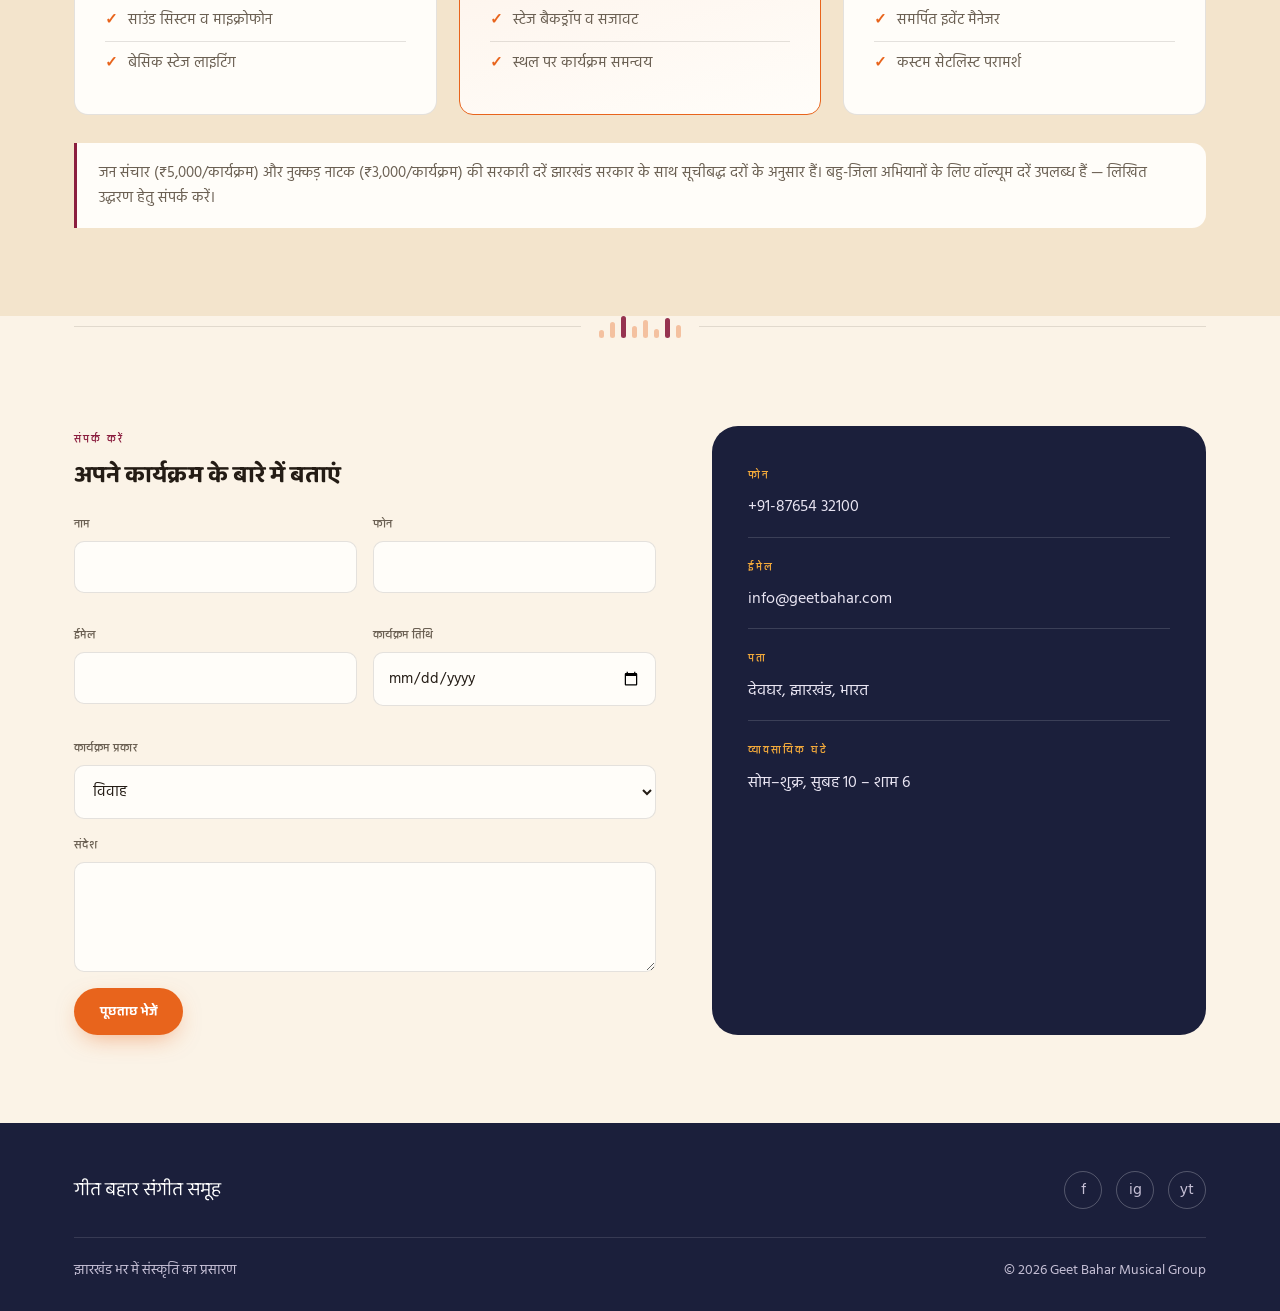
==== commit 201c9994: "Remove exposed Azure function key from config" ====
--- a/index.html
+++ b/index.html
@@ -18,10 +18,10 @@
       <span><span class="hi" data-i18n="org.name">गीत बहार संगीत समूह</span></span>
     </a>
     <div class="header-controls">
-      <select id="language-select" class="pill-select" onchange="changeLanguage(this.value)">
-        <option value="hi">हिन्दी</option>
-        <option value="en">English</option>
-      </select>
+      <div class="lang-toggle" id="language-toggle" role="group" aria-label="Language">
+        <button type="button" class="lang-toggle-btn active" data-lang="hi" onclick="changeLanguage('hi')">हिं</button>
+        <button type="button" class="lang-toggle-btn" data-lang="en" onclick="changeLanguage('en')">EN</button>
+      </div>
       <select id="theme-select" class="pill-select" onchange="changeTheme(this.value)">
         <option value="light">Light</option>
         <option value="dark">Dark</option>
@@ -169,6 +169,7 @@
 <div id="lightbox" class="lightbox">
   <button class="lightbox-close" aria-label="Close">&times;</button>
   <img id="lightbox-image" src="" alt="">
+  <video id="lightbox-video" controls playsinline style="display:none;"></video>
 </div>
 
 <div class="section-divider"><div class="taal-strip" aria-hidden="true"><span></span><span></span><span></span><span></span><span></span><span></span><span></span><span></span></div></div>
--- a/css/main.css
+++ b/css/main.css
@@ -247,6 +247,35 @@
   display: flex;
   align-items: center;
   gap: 10px;
+  flex-wrap: wrap;
+  justify-content: flex-end;
+}
+
+.lang-toggle {
+  display: flex;
+  border: 1px solid var(--border);
+  border-radius: 999px;
+  overflow: hidden;
+  background: var(--surface);
+}
+.lang-toggle-btn {
+  font-family: var(--font-label);
+  font-weight: 600;
+  font-size: 0.85rem;
+  letter-spacing: 0.03em;
+  padding: 8px 16px;
+  border: none;
+  background: transparent;
+  color: var(--text-soft);
+  cursor: pointer;
+  transition: background 0.2s var(--ease), color 0.2s var(--ease);
+}
+.lang-toggle-btn.active {
+  background: var(--accent);
+  color: var(--on-accent);
+}
+.lang-toggle-btn:not(.active):hover {
+  background: color-mix(in srgb, var(--accent) 12%, transparent);
 }
 
 .pill-select {
@@ -604,7 +633,19 @@
   background: var(--surface);
 }
 .gallery-item img, .gallery-item video { width: 100%; height: 100%; object-fit: cover; transition: transform 0.5s var(--ease); }
-.gallery-item:hover img { transform: scale(1.06); }
+.gallery-item:hover img, .gallery-item:hover video { transform: scale(1.06); }
+.gallery-play-badge {
+  position: absolute;
+  top: 50%; left: 50%;
+  transform: translate(-50%, -50%);
+  width: 48px; height: 48px;
+  border-radius: 50%;
+  background: rgba(15,12,10,0.55);
+  color: #fff;
+  display: flex; align-items: center; justify-content: center;
+  font-size: 1.1rem;
+  pointer-events: none;
+}
 
 .gallery-caption {
   position: absolute;
@@ -638,6 +679,7 @@
 }
 .lightbox.active { display: flex; }
 .lightbox img { max-height: 88vh; border-radius: 8px; }
+.lightbox video { max-height: 88vh; max-width: 90vw; border-radius: 8px; background: #000; }
 .lightbox-close {
   position: absolute;
   top: 24px; right: 28px;
@@ -793,28 +835,6 @@
    ADMIN — Sign-in
    ───────────────────────────────────────────────────────────────────── */
 
-.demo-banner {
-  background: var(--marigold);
-  color: var(--ink);
-  font-family: var(--font-label);
-  font-weight: 700;
-  font-size: 0.85rem;
-  letter-spacing: 0.02em;
-  text-align: center;
-  padding: 10px 16px;
-}
-.demo-banner button {
-  margin-left: 12px;
-  font-family: var(--font-label);
-  font-weight: 700;
-  background: var(--ink);
-  color: var(--marigold);
-  border: none;
-  padding: 5px 14px;
-  border-radius: 999px;
-  cursor: pointer;
-}
-
 .signin-screen {
   min-height: 100vh;
   display: flex;
@@ -837,21 +857,8 @@
 .signin-card img { width: 64px; margin: 0 auto 18px; }
 .signin-card h1 { font-size: 1.5rem; color: var(--ink); margin-bottom: 8px; }
 .signin-card p { color: var(--ink-soft); margin-bottom: 28px; font-size: 0.95rem; }
+.signin-card p code { background: var(--parchment-soft); padding: 2px 6px; border-radius: 4px; font-size: 0.85em; }
 #google-signin-btn { display: flex; justify-content: center; margin-bottom: 14px; }
-
-.demo-login-btn {
-  width: 100%;
-  padding: 13px;
-  border-radius: 10px;
-  border: 1.5px dashed var(--border);
-  background: transparent;
-  color: var(--ink-soft);
-  font-family: var(--font-label);
-  font-weight: 600;
-  cursor: pointer;
-  margin-top: 8px;
-}
-.demo-login-btn:hover { border-color: var(--accent); color: var(--accent); }
 
 /* ─────────────────────────────────────────────────────────────────────
    ADMIN — Panel
@@ -885,8 +892,10 @@
   gap: 4px;
   border-bottom: 1px solid var(--border);
   overflow-x: auto;
-}
-.admin-tabs .container { display: flex; gap: 4px; }
+  -webkit-overflow-scrolling: touch;
+  position: relative;
+}
+.admin-tabs .container { display: flex; gap: 4px; width: max-content; min-width: 100%; }
 .tab-btn {
   font-family: var(--font-label);
   font-weight: 600;
@@ -898,8 +907,15 @@
   color: var(--text-soft);
   cursor: pointer;
   white-space: nowrap;
+  flex-shrink: 0;
 }
 .tab-btn.active { color: var(--accent); border-bottom-color: var(--accent); }
+
+@media (max-width: 640px) {
+  .tab-btn { padding: 13px 14px; font-size: 0.85rem; }
+  .admin-user { font-size: 0.8rem; gap: 8px; }
+  .admin-user .email { max-width: 130px; overflow: hidden; text-overflow: ellipsis; white-space: nowrap; }
+}
 
 .admin-body { padding: 40px 0 80px; }
 .tab-panel { display: none; }
@@ -1179,7 +1195,10 @@
   .section { padding: 64px 0; }
 }
 @media (max-width: 640px) {
-  .header-controls .btn-admin-link { display: none; }
+  .btn-admin-link { padding: 8px 12px; font-size: 0.8rem; }
+  .header-controls { gap: 6px; }
+  .pill-select { padding: 7px 24px 7px 10px; font-size: 0.78rem; }
+  .lang-toggle-btn { padding: 7px 12px; font-size: 0.78rem; }
   .hero { padding: 64px 0; }
   .hero-stats { gap: 20px; }
 }
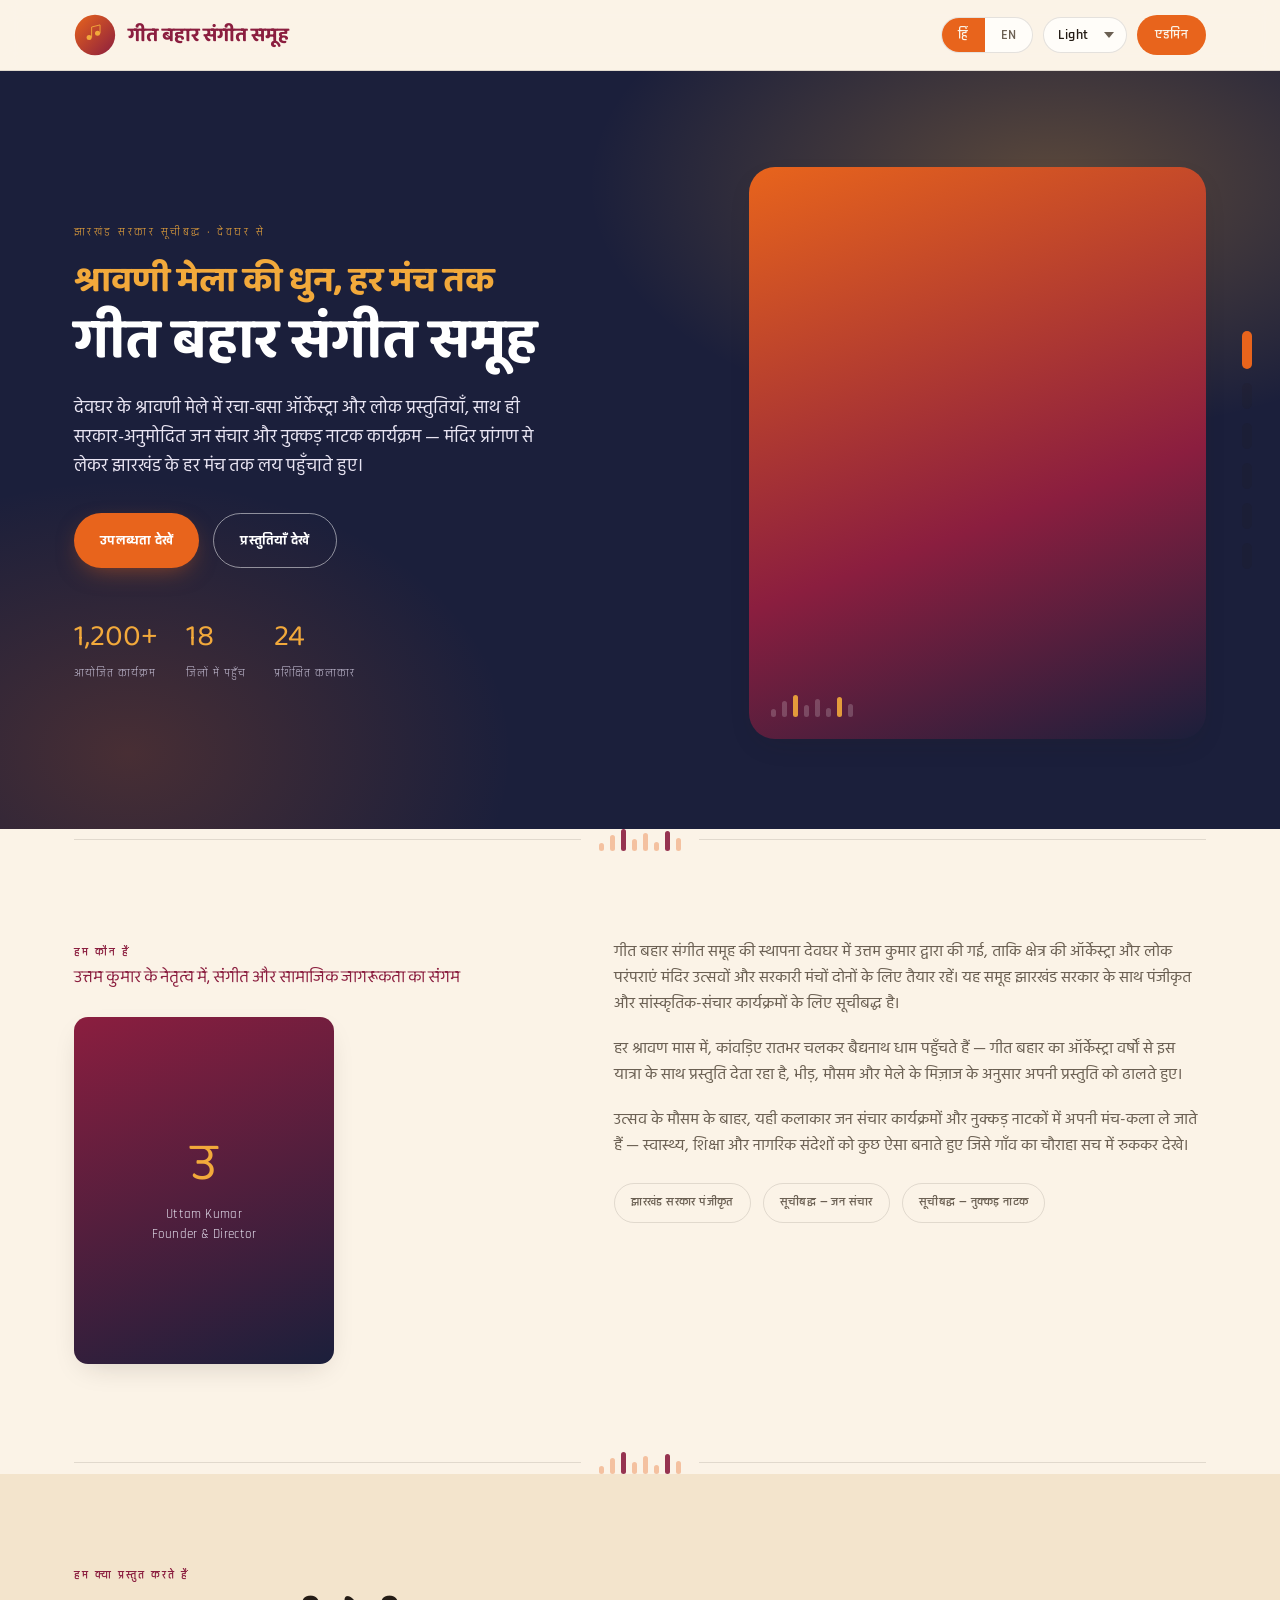
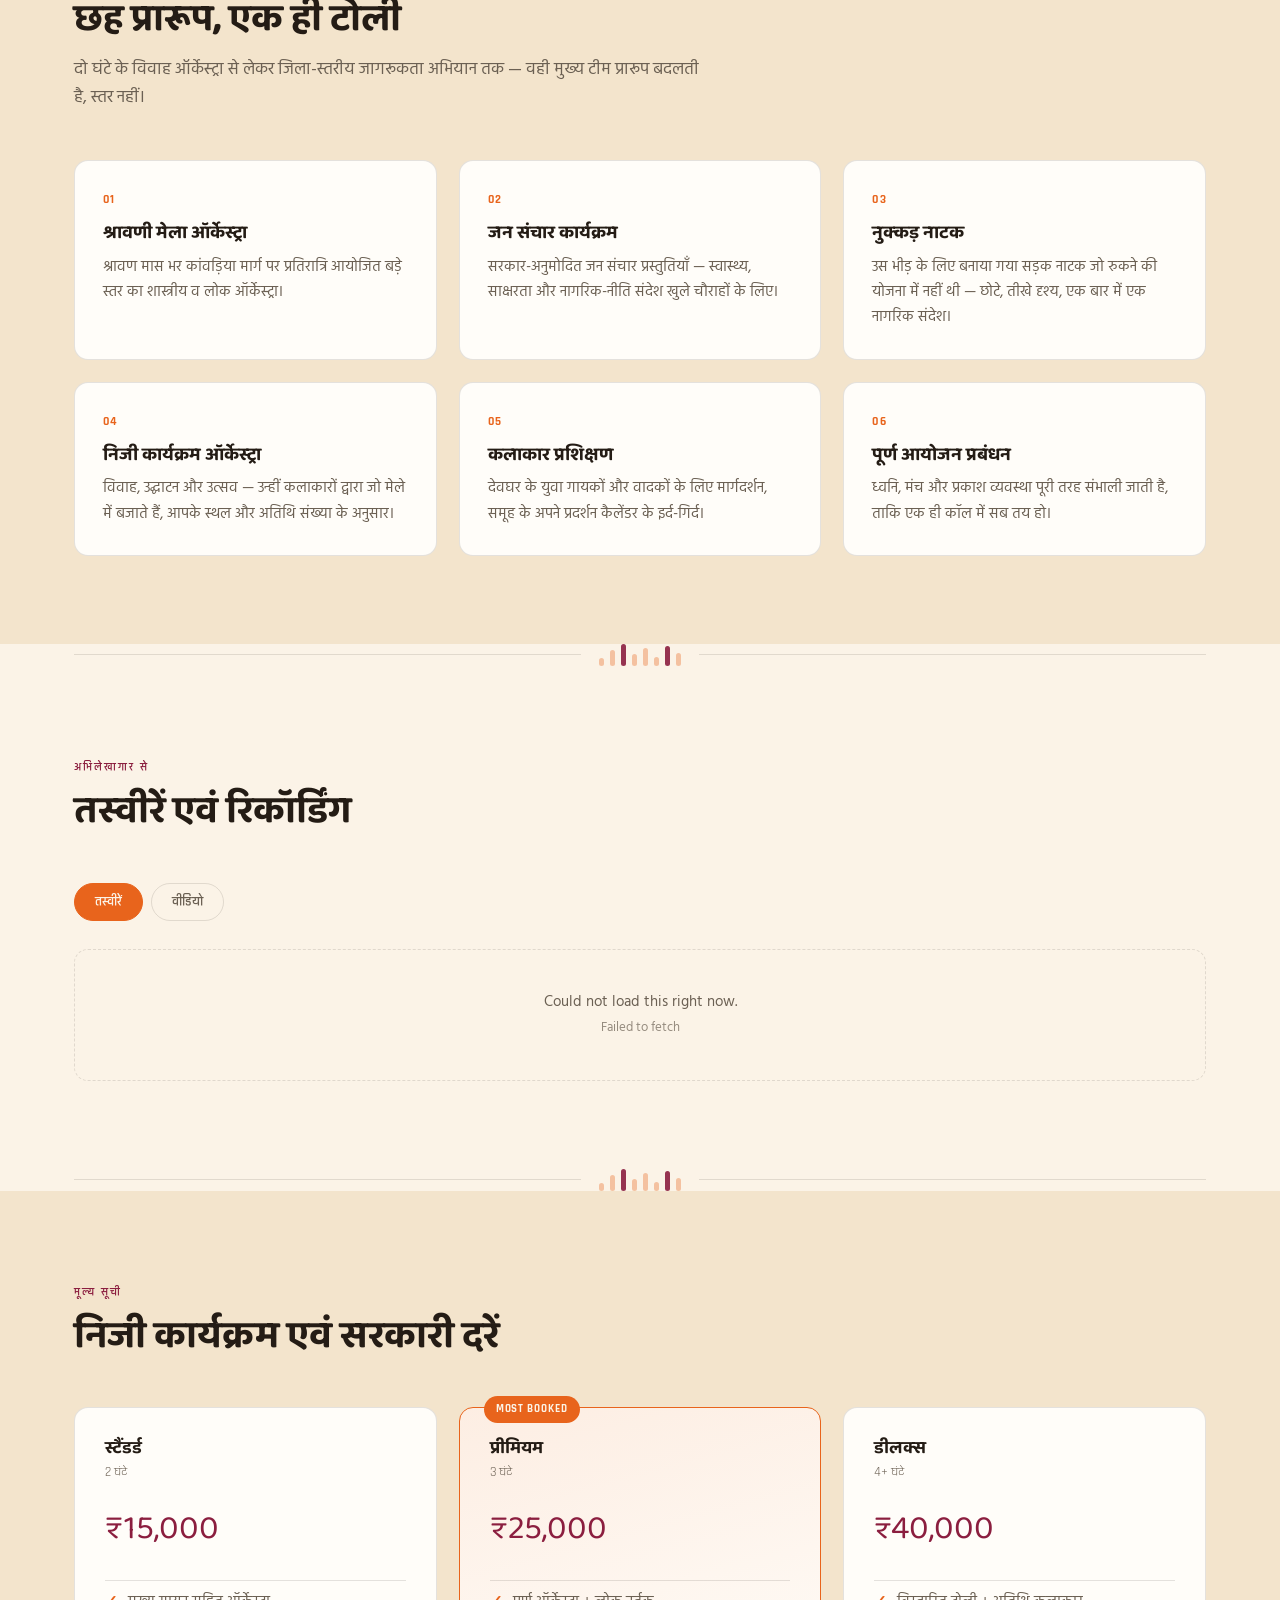
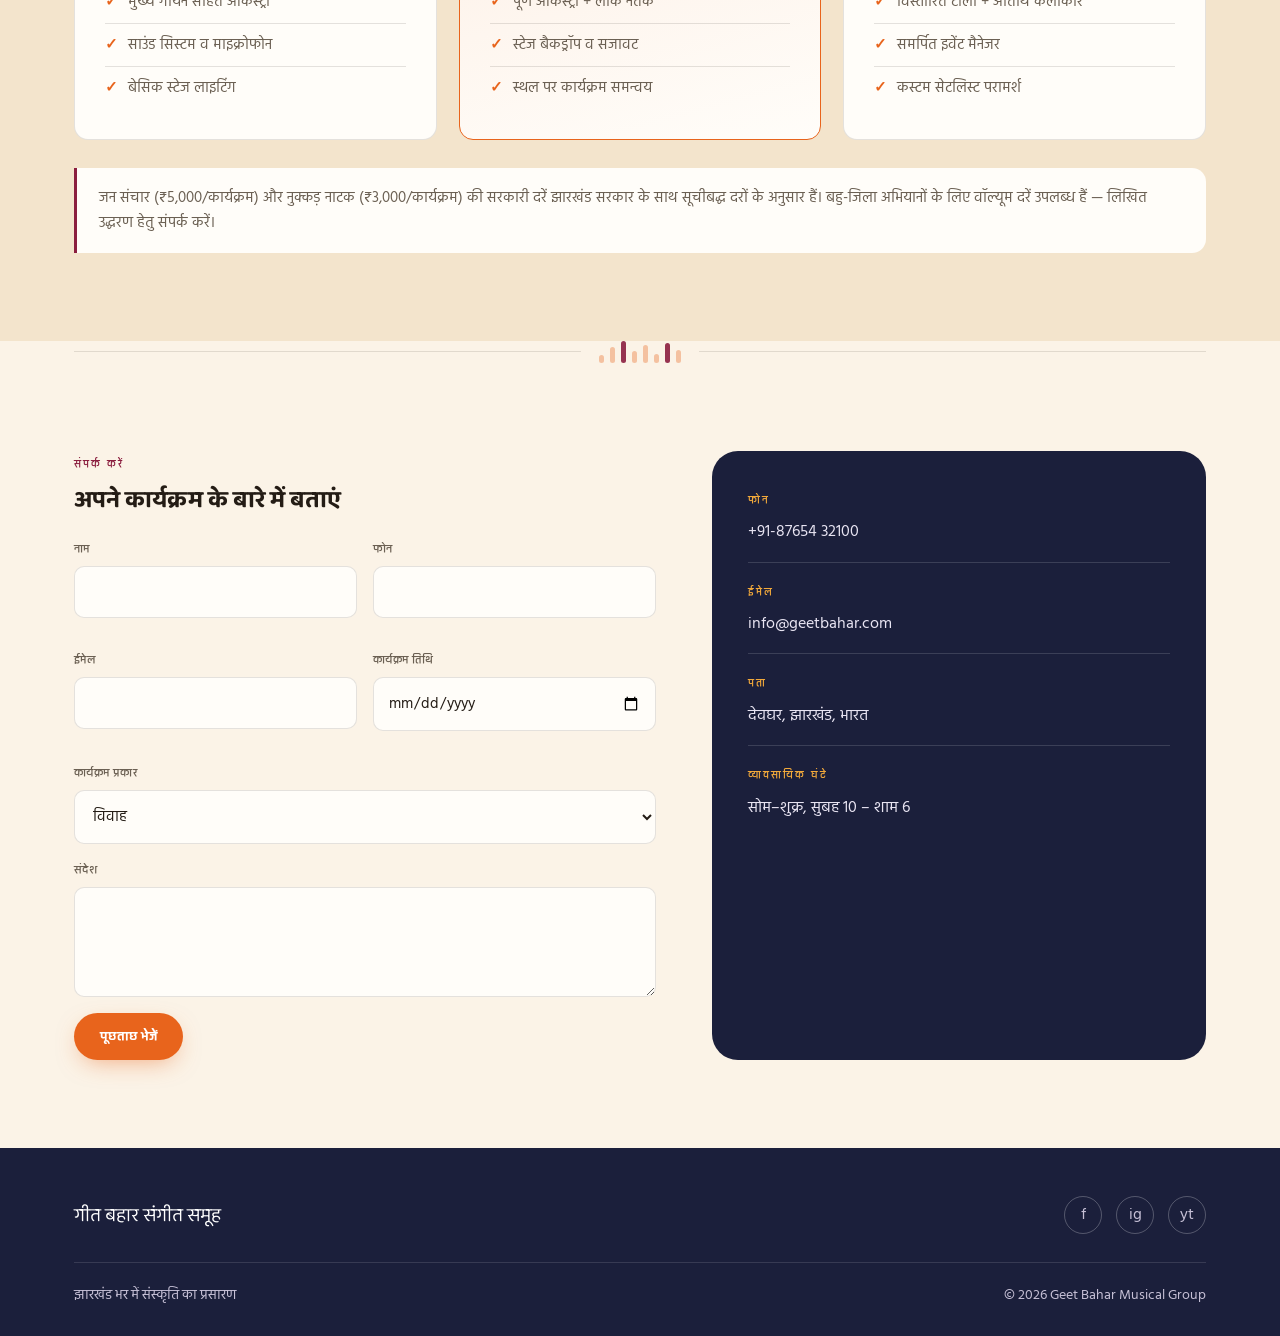
==== commit eb646b5a: "remove local and session data" ====
--- a/index.html
+++ b/index.html
@@ -6,7 +6,7 @@
 <title>Geet Bahar Musical Group — Deoghar, Jharkhand</title>
 <meta name="description" content="Geet Bahar Musical Group — government-empanelled orchestra and cultural troupe from Deoghar, Jharkhand. Shravani Mela performances, Jan Sanchar and Nukkad Natak programs, private events.">
 <link rel="icon" href="assets/logo.svg">
-<link rel="stylesheet" href="css/main.css">
+<link rel="stylesheet" href="css/main.css?v=20260719c">
 </head>
 <body>
 
@@ -170,6 +170,9 @@
   <button class="lightbox-close" aria-label="Close">&times;</button>
   <img id="lightbox-image" src="" alt="">
   <video id="lightbox-video" controls playsinline style="display:none;"></video>
+  <div id="lightbox-error" class="lightbox-error" style="display:none;">
+    Couldn't load this file. It may still be processing, or the media link needs checking in the admin panel.
+  </div>
 </div>
 
 <div class="section-divider"><div class="taal-strip" aria-hidden="true"><span></span><span></span><span></span><span></span><span></span><span></span><span></span><span></span></div></div>
@@ -304,10 +307,10 @@
 
 <nav class="taal-nav" id="taal-nav" aria-label="Section navigation"></nav>
 
-<script src="js/config.js"></script>
-<script src="js/i18n-data.js"></script>
-<script src="js/app.js"></script>
-<script src="js/api.js"></script>
-<script src="js/index.js"></script>
+<script src="js/config.js?v=20260719c"></script>
+<script src="js/i18n-data.js?v=20260719c"></script>
+<script src="js/app.js?v=20260719c"></script>
+<script src="js/api.js?v=20260719c"></script>
+<script src="js/index.js?v=20260719c"></script>
 </body>
 </html>
--- a/css/main.css
+++ b/css/main.css
@@ -680,6 +680,35 @@
 .lightbox.active { display: flex; }
 .lightbox img { max-height: 88vh; border-radius: 8px; }
 .lightbox video { max-height: 88vh; max-width: 90vw; border-radius: 8px; background: #000; }
+.lightbox-error {
+  color: #fff;
+  background: rgba(139, 30, 63, 0.9);
+  padding: 20px 28px;
+  border-radius: 10px;
+  max-width: 420px;
+  text-align: center;
+  font-family: var(--font-label);
+  font-size: 0.9rem;
+}
+
+.gallery-error-note {
+  display: none;
+  position: absolute;
+  inset: 0;
+  align-items: center;
+  justify-content: center;
+  text-align: center;
+  padding: 14px;
+  background: color-mix(in srgb, var(--vermilion) 12%, var(--surface));
+  color: var(--vermilion);
+  font-family: var(--font-label);
+  font-size: 0.8rem;
+  font-weight: 600;
+}
+.gallery-item.media-error .gallery-error-note { display: flex; }
+.gallery-item.media-error img,
+.gallery-item.media-error video,
+.gallery-item.media-error .gallery-play-badge { visibility: hidden; }
 .lightbox-close {
   position: absolute;
   top: 24px; right: 28px;
@@ -1058,6 +1087,31 @@
 }
 .save-status { font-family: var(--font-label); font-size: 0.85rem; margin-left: 12px; color: var(--text-soft); }
 
+.upload-kind-select {
+  display: flex;
+  align-items: center;
+  margin-bottom: 16px;
+  flex-wrap: wrap;
+  gap: 8px;
+}
+.upload-kind-btn {
+  font-family: var(--font-label);
+  font-weight: 600;
+  font-size: 0.88rem;
+  padding: 9px 18px;
+  border-radius: 999px;
+  border: 1.5px solid var(--border);
+  background: var(--surface);
+  color: var(--text-soft);
+  cursor: pointer;
+  transition: all 0.2s var(--ease);
+}
+.upload-kind-btn.active {
+  background: var(--accent);
+  color: var(--on-accent);
+  border-color: var(--accent);
+}
+
 .upload-zone {
   border: 2px dashed var(--border);
   border-radius: var(--radius);
@@ -1113,7 +1167,41 @@
 
 .admin-gallery-grid { display: grid; grid-template-columns: repeat(auto-fill, minmax(200px, 1fr)); gap: 16px; }
 .admin-gallery-card { background: var(--surface); border: 1px solid var(--border); border-radius: var(--radius); overflow: hidden; }
-.admin-gallery-card img { width: 100%; aspect-ratio: 4/3; object-fit: cover; }
+.admin-gallery-thumb { position: relative; aspect-ratio: 4/3; overflow: hidden; background: var(--bg); }
+.admin-gallery-thumb img, .admin-gallery-thumb video { width: 100%; height: 100%; object-fit: cover; }
+.admin-gallery-badge {
+  position: absolute;
+  top: 8px; left: 8px;
+  z-index: 2;
+  background: rgba(15,12,10,0.75);
+  color: #fff;
+  font-family: var(--font-label);
+  font-size: 0.72rem;
+  font-weight: 600;
+  padding: 3px 9px;
+  border-radius: 999px;
+}
+.admin-gallery-error-note {
+  display: none;
+  position: absolute;
+  inset: 0;
+  align-items: center;
+  justify-content: center;
+  text-align: center;
+  padding: 10px;
+  background: color-mix(in srgb, var(--vermilion) 15%, var(--surface));
+  color: var(--vermilion);
+  font-family: var(--font-label);
+  font-size: 0.75rem;
+  font-weight: 600;
+}
+/* Scoped to the thumb wrapper only — .meta (title + Delete button) below
+   is a separate sibling and is never touched, no matter what state the
+   thumbnail is in. This was the actual cause of the "missing" delete
+   button: the old error overlay covered the whole card, including it. */
+.admin-gallery-thumb.media-error .admin-gallery-error-note { display: flex; }
+.admin-gallery-thumb.media-error img,
+.admin-gallery-thumb.media-error video { visibility: hidden; }
 .admin-gallery-card .meta { padding: 12px; }
 .admin-gallery-card h4 { font-size: 0.92rem; margin-bottom: 4px; }
 .admin-gallery-card small { color: var(--text-soft); }
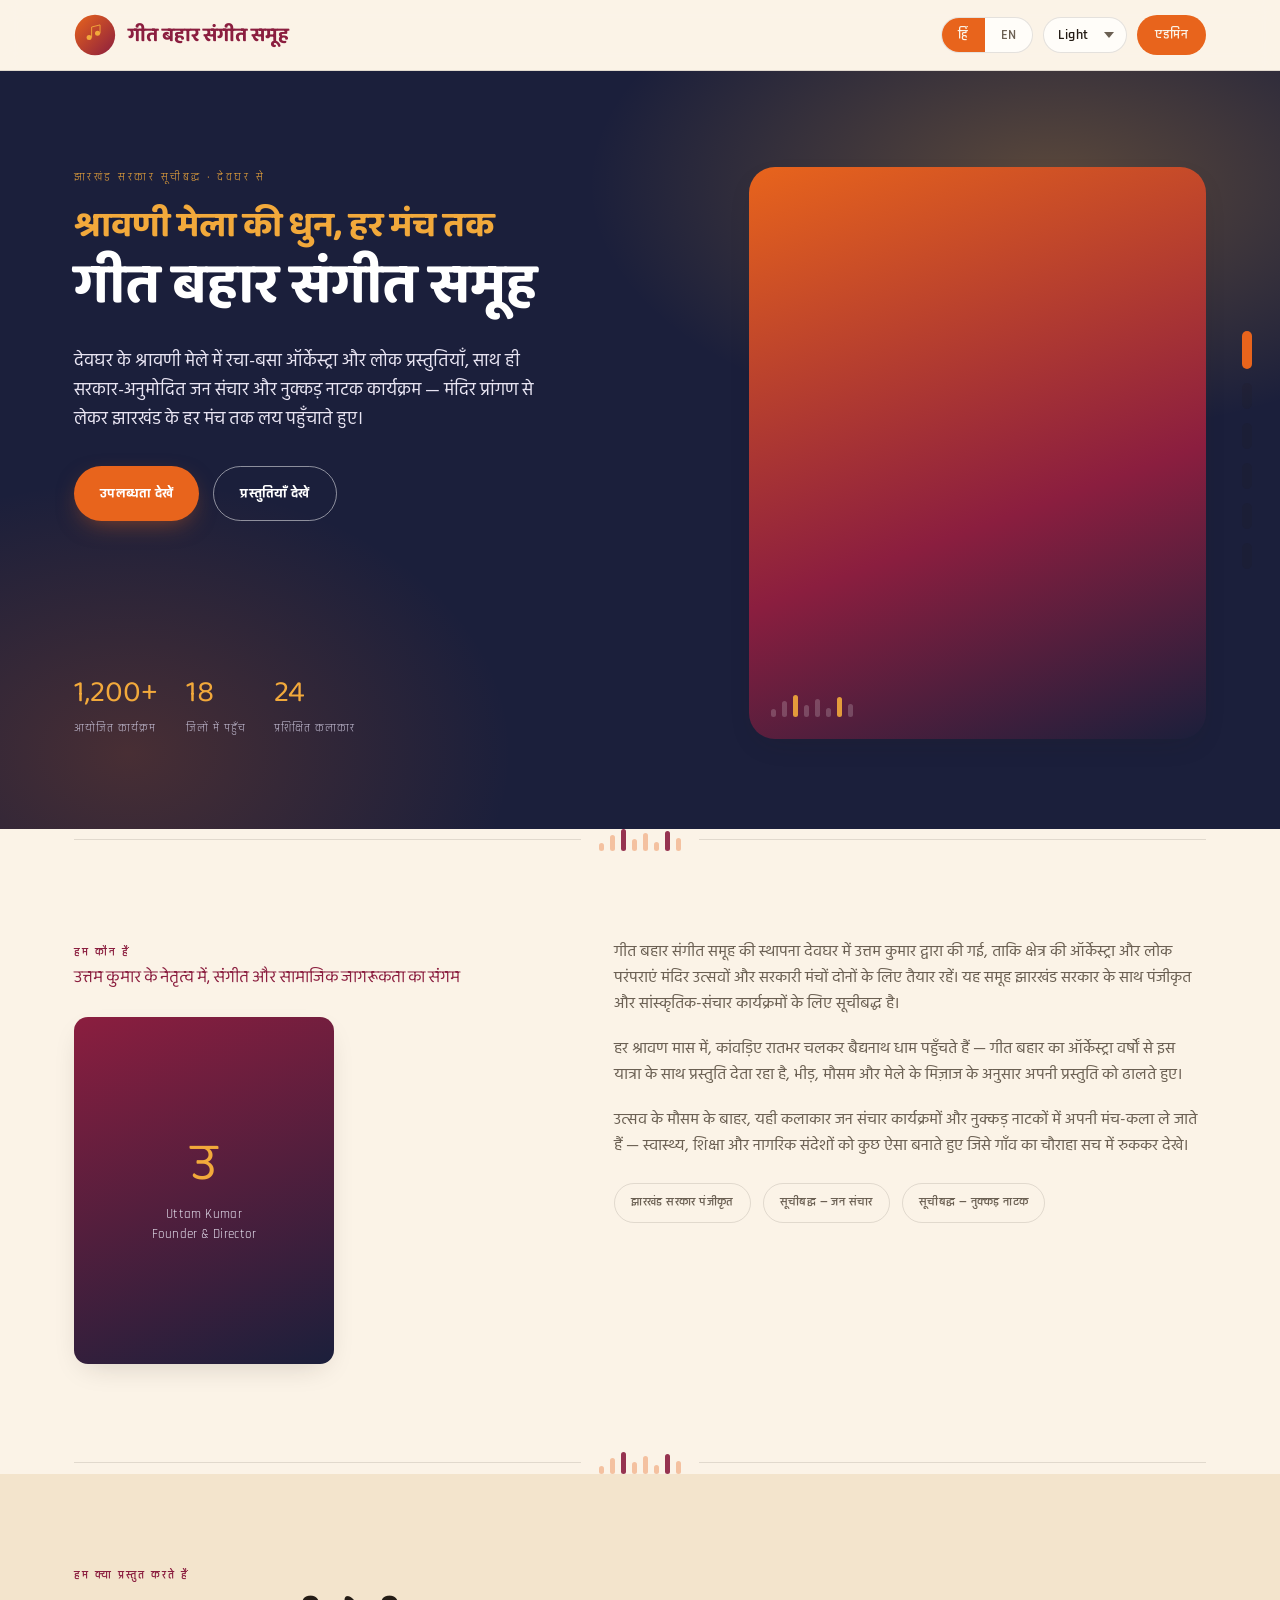
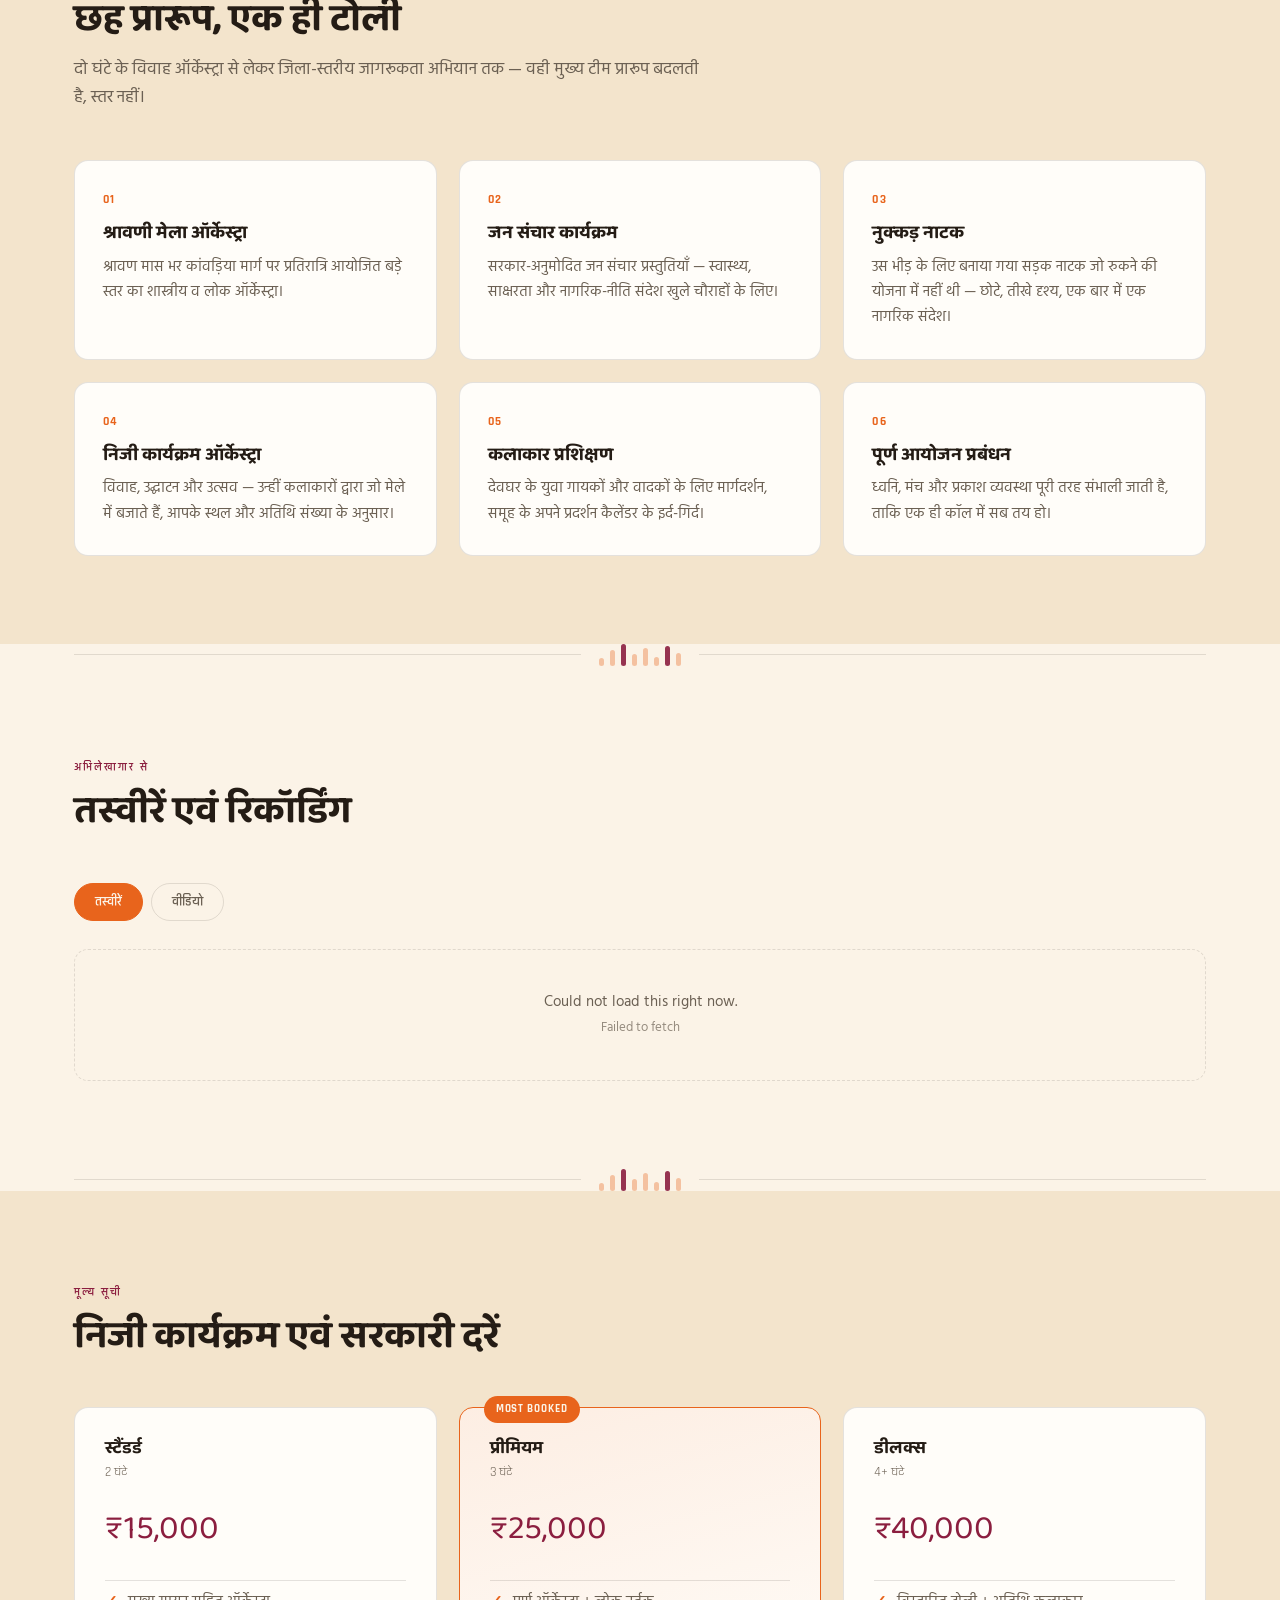
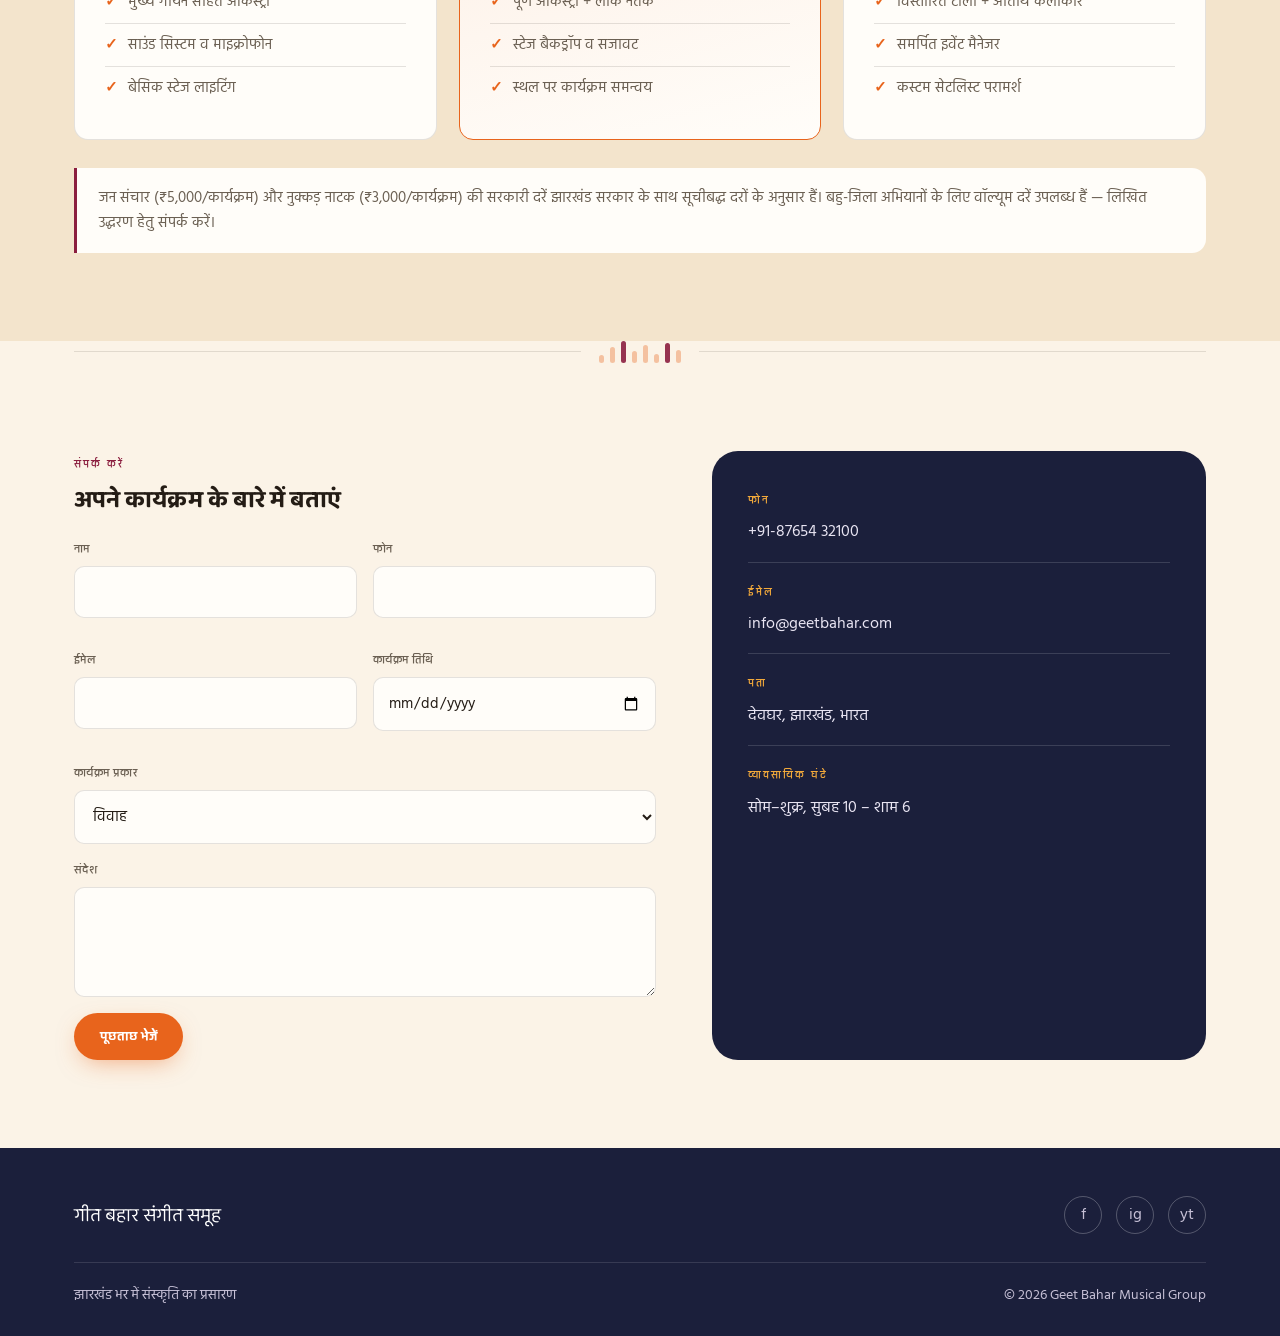
==== commit 5347fbd9: "update analytic and set default lang and theme" ====
--- a/index.html
+++ b/index.html
@@ -35,7 +35,7 @@
 <!-- ═══════════════ HERO ═══════════════ -->
 <section class="hero" id="top">
   <div class="container">
-    <div>
+    <div class="hero-text">
       <span class="hero-eyebrow" data-i18n="hero.eyebrow">Govt. of Jharkhand Empanelled &middot; Est. Deoghar</span>
       <h1>
         <span class="hi-line" data-i18n="hero.title_hi">श्रावणी मेला की धुन, हर मंच तक</span>
@@ -56,6 +56,7 @@
              Hidden until an image is set, so the hero never shows a broken box. -->
         <div class="hero-secondary-image empty" id="hero-secondary-image">
           <img id="hero-secondary-img" alt="" style="display:none;">
+          <div class="media-spinner" id="hero-secondary-spinner" style="display:none;"></div>
         </div>
       </div>
     </div>
@@ -63,6 +64,7 @@
          Falls back to the gradient + taal-strip design below until set. -->
     <div class="hero-visual" id="hero-visual">
       <img id="hero-main-img" alt="" style="display:none;">
+      <div class="media-spinner" id="hero-main-spinner" style="display:none;"></div>
       <div class="taal-strip" aria-hidden="true">
         <span></span><span></span><span></span><span></span><span></span><span></span><span></span><span></span>
       </div>
@@ -84,6 +86,7 @@
            Shows a monogram placeholder until a real photo is added. -->
       <div class="about-photo" id="about-photo">
         <img id="about-photo-img" alt="Uttam Kumar, founder of Geet Bahar Musical Group" style="display:none;">
+        <div class="media-spinner" id="about-photo-spinner" style="display:none;"></div>
         <div class="about-photo-fallback" id="about-photo-fallback">
           <span class="about-photo-mono">उ</span>
           <span class="about-photo-caption">Uttam Kumar<br>Founder &amp; Director</span>
--- a/css/main.css
+++ b/css/main.css
@@ -325,7 +325,12 @@
   display: grid;
   grid-template-columns: 1.15fr 0.85fr;
   gap: 56px;
-  align-items: center;
+  align-items: stretch;
+}
+
+.hero-text {
+  display: flex;
+  flex-direction: column;
 }
 
 .hero-eyebrow {
@@ -419,14 +424,16 @@
 .hero-substrip {
   display: flex;
   align-items: flex-end;
-  gap: 24px;
-  margin-top: 44px;
+  gap: 28px;
+  margin-top: auto;
+  padding-top: 36px;
   flex-wrap: wrap;
 }
 
 .hero-secondary-image {
-  width: 148px;
-  aspect-ratio: 4/5;
+  position: relative;
+  width: min(260px, 100%);
+  aspect-ratio: 6/5;
   border-radius: var(--radius);
   overflow: hidden;
   box-shadow: var(--shadow);
@@ -632,7 +639,12 @@
   cursor: pointer;
   background: var(--surface);
 }
-.gallery-item img, .gallery-item video { width: 100%; height: 100%; object-fit: cover; transition: transform 0.5s var(--ease); }
+.gallery-item img, .gallery-item video {
+  width: 100%; height: 100%; object-fit: cover;
+  transition: transform 0.5s var(--ease), opacity 0.3s var(--ease);
+  opacity: 0;
+}
+.gallery-item.media-loaded img, .gallery-item.media-loaded video { opacity: 1; }
 .gallery-item:hover img, .gallery-item:hover video { transform: scale(1.06); }
 .gallery-play-badge {
   position: absolute;
@@ -647,6 +659,33 @@
   pointer-events: none;
 }
 
+/* ── Loading spinner — shown over any photo/video slot until it finishes
+   loading, hidden automatically on load or on error (the error state
+   takes over instead). Used on gallery thumbnails, the hero images, and
+   the About photo. ───────────────────────────────────────────────── */
+.media-spinner {
+  position: absolute;
+  inset: 0;
+  display: flex;
+  align-items: center;
+  justify-content: center;
+  background: var(--surface);
+  z-index: 1;
+  transition: opacity 0.25s var(--ease);
+}
+.media-spinner::after {
+  content: "";
+  width: 28px;
+  height: 28px;
+  border-radius: 50%;
+  border: 3px solid var(--border);
+  border-top-color: var(--accent);
+  animation: spinner-rotate 0.8s linear infinite;
+}
+.media-loaded .media-spinner,
+.media-error .media-spinner { opacity: 0; pointer-events: none; }
+@keyframes spinner-rotate { to { transform: rotate(360deg); } }
+
 .gallery-caption {
   position: absolute;
   inset: auto 0 0 0;
@@ -985,14 +1024,19 @@
 }
 
 .form-top-actions {
+  position: sticky;
+  top: 0;
+  z-index: 20;
+  background: var(--surface);
   display: flex;
   justify-content: space-between;
   align-items: center;
   gap: 16px;
-  margin-bottom: 18px;
-  padding-bottom: 14px;
+  margin: -24px -24px 18px -24px;
+  padding: 18px 24px 14px;
   border-bottom: 1px solid var(--border);
   flex-wrap: wrap;
+  box-shadow: 0 4px 10px -6px rgba(0,0,0,0.15);
 }
 .form-top-actions .btn-save { margin-top: 0; }
 
@@ -1123,6 +1167,33 @@
   margin-bottom: 28px;
 }
 .upload-zone:hover, .upload-zone.dragover { border-color: var(--accent); background: color-mix(in srgb, var(--accent) 6%, var(--surface)); }
+.upload-zone.is-busy {
+  cursor: default;
+  border-style: solid;
+  border-color: var(--accent);
+  display: flex;
+  flex-direction: column;
+  align-items: center;
+  justify-content: center;
+}
+.upload-spinner {
+  width: 32px; height: 32px;
+  border-radius: 50%;
+  border: 3px solid var(--border);
+  border-top-color: var(--accent);
+  animation: spinner-rotate 0.8s linear infinite;
+}
+.grid-loading {
+  grid-column: 1/-1;
+  display: flex;
+  flex-direction: column;
+  align-items: center;
+  gap: 12px;
+  padding: 40px;
+  color: var(--text-soft);
+  font-family: var(--font-label);
+  font-size: 0.85rem;
+}
 
 .image-upload-field { margin-bottom: 20px; }
 .image-upload-zone {
@@ -1217,6 +1288,11 @@
   font-size: 0.8rem;
   cursor: pointer;
 }
+.admin-gallery-card .btn-delete:disabled,
+.admin-gallery-card .btn-delete.is-busy {
+  opacity: 0.65;
+  cursor: default;
+}
 
 .filter-row { display: flex; gap: 10px; margin-bottom: 20px; }
 
@@ -1290,3 +1366,36 @@
   .hero { padding: 64px 0; }
   .hero-stats { gap: 20px; }
 }
+
+/* ─────────────────────────────────────────────────────────────────────
+   ADMIN — Debug/troubleshooting view
+   ───────────────────────────────────────────────────────────────────── */
+
+.debug-details {
+  margin-top: 24px;
+  border: 1px solid var(--border);
+  border-radius: var(--radius);
+  padding: 14px 18px;
+  background: var(--surface);
+}
+.debug-details summary {
+  cursor: pointer;
+  font-family: var(--font-label);
+  font-weight: 600;
+  font-size: 0.85rem;
+  color: var(--text-soft);
+}
+.debug-details pre {
+  margin-top: 12px;
+  padding: 14px;
+  background: var(--bg);
+  border-radius: 8px;
+  font-size: 0.78rem;
+  line-height: 1.5;
+  overflow-x: auto;
+  max-height: 340px;
+  overflow-y: auto;
+  color: var(--text);
+  white-space: pre-wrap;
+  word-break: break-word;
+}
